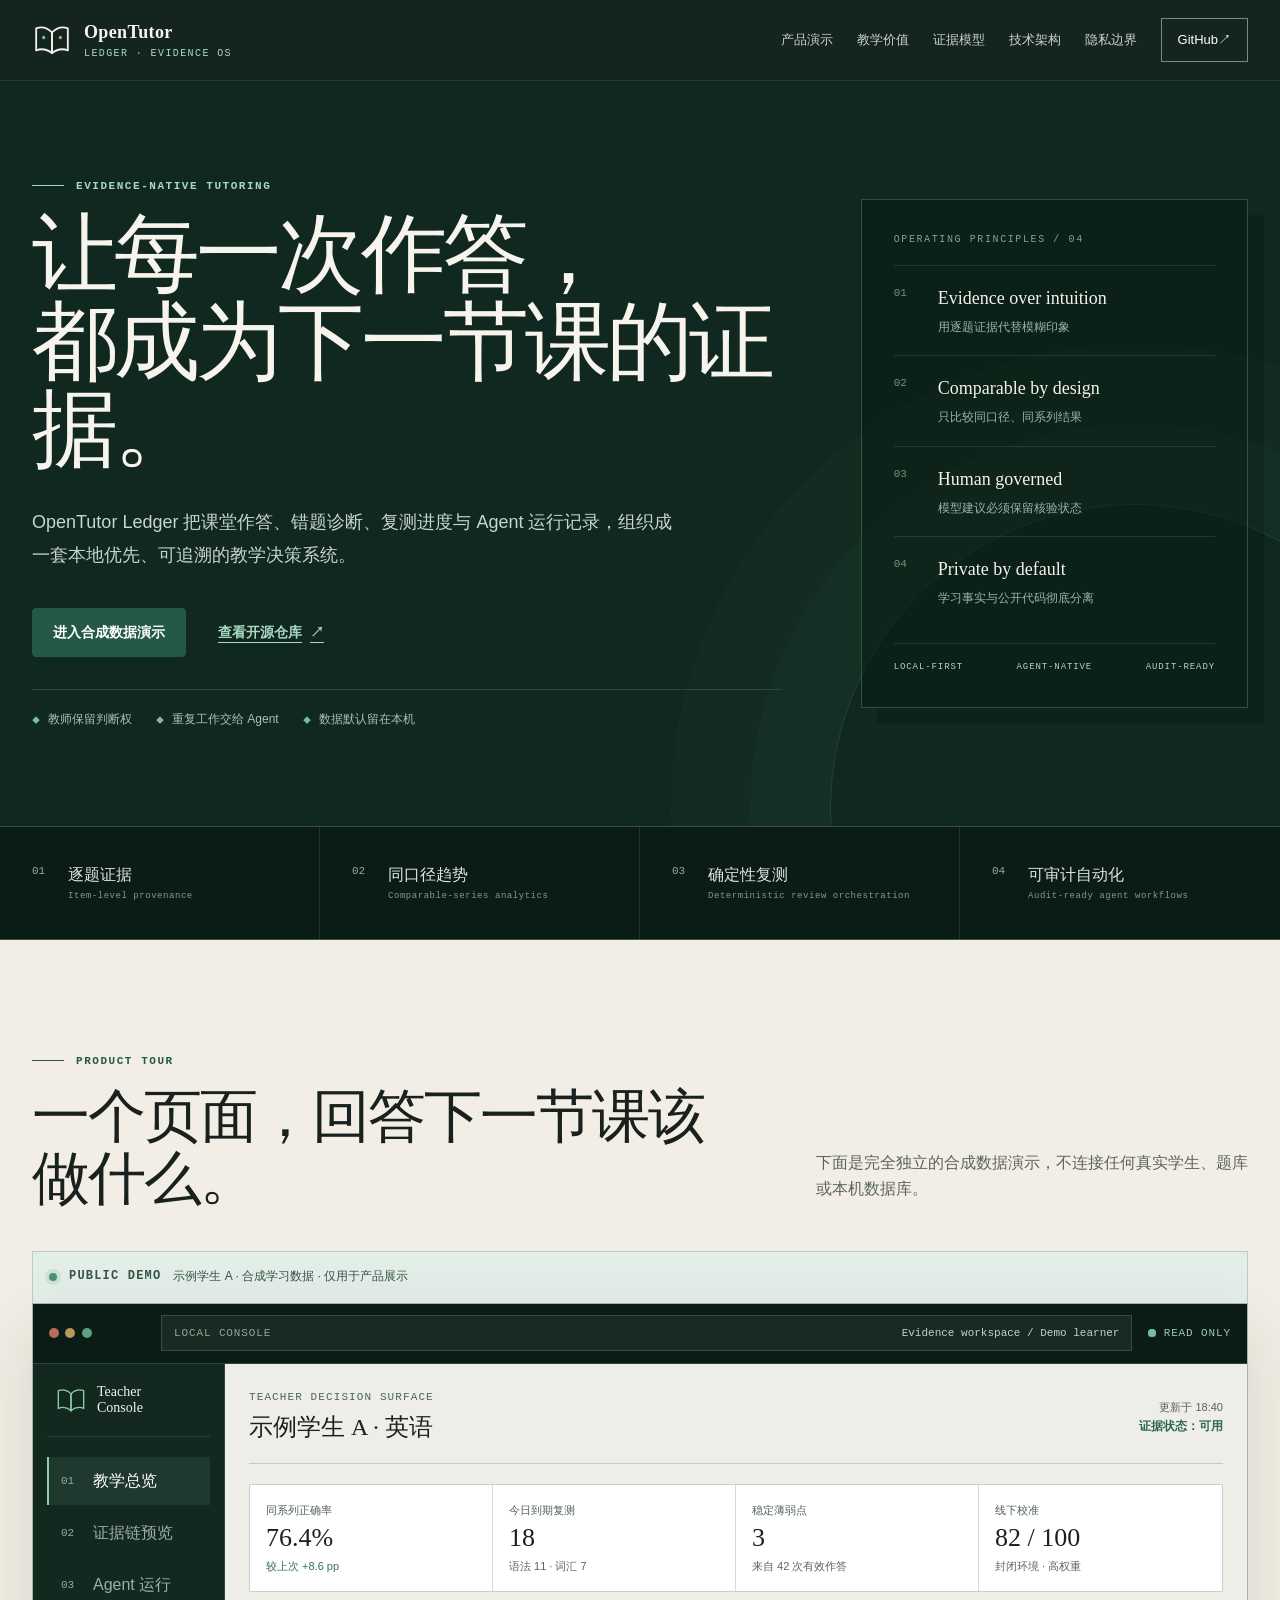
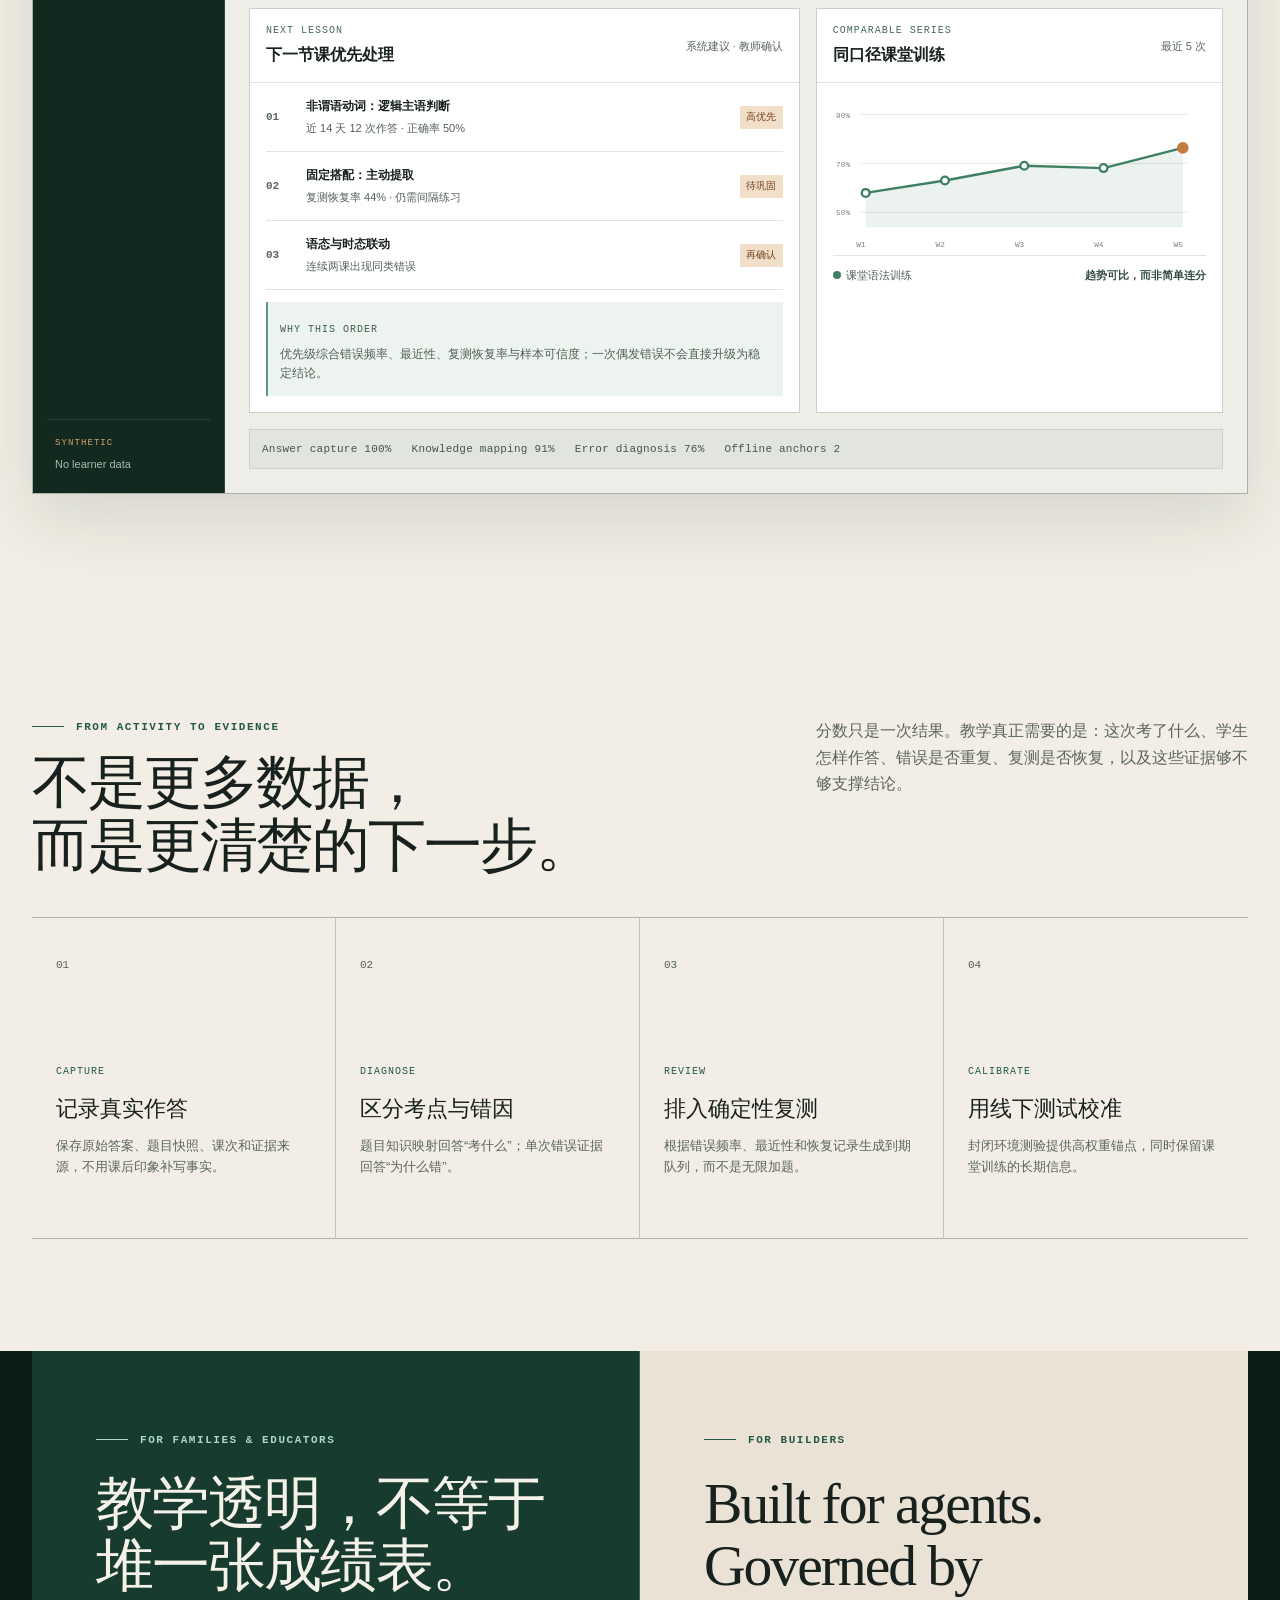
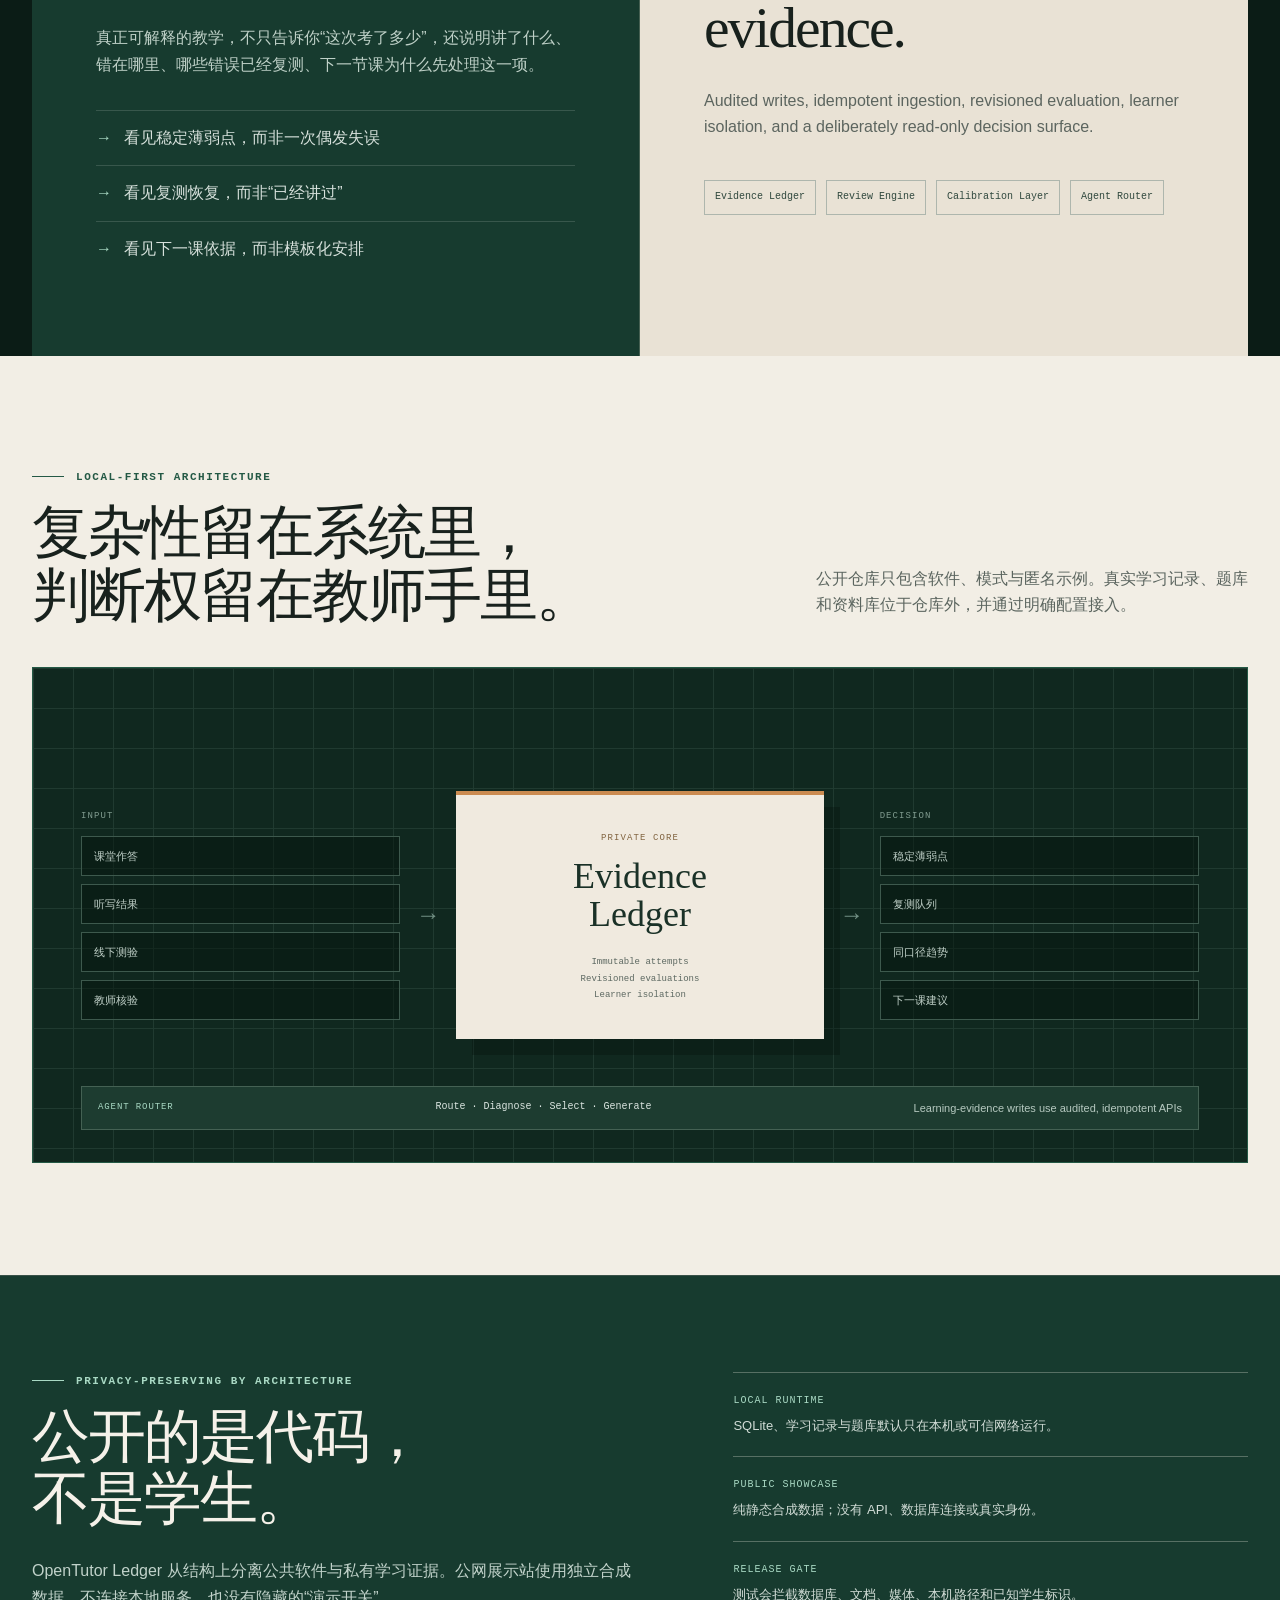
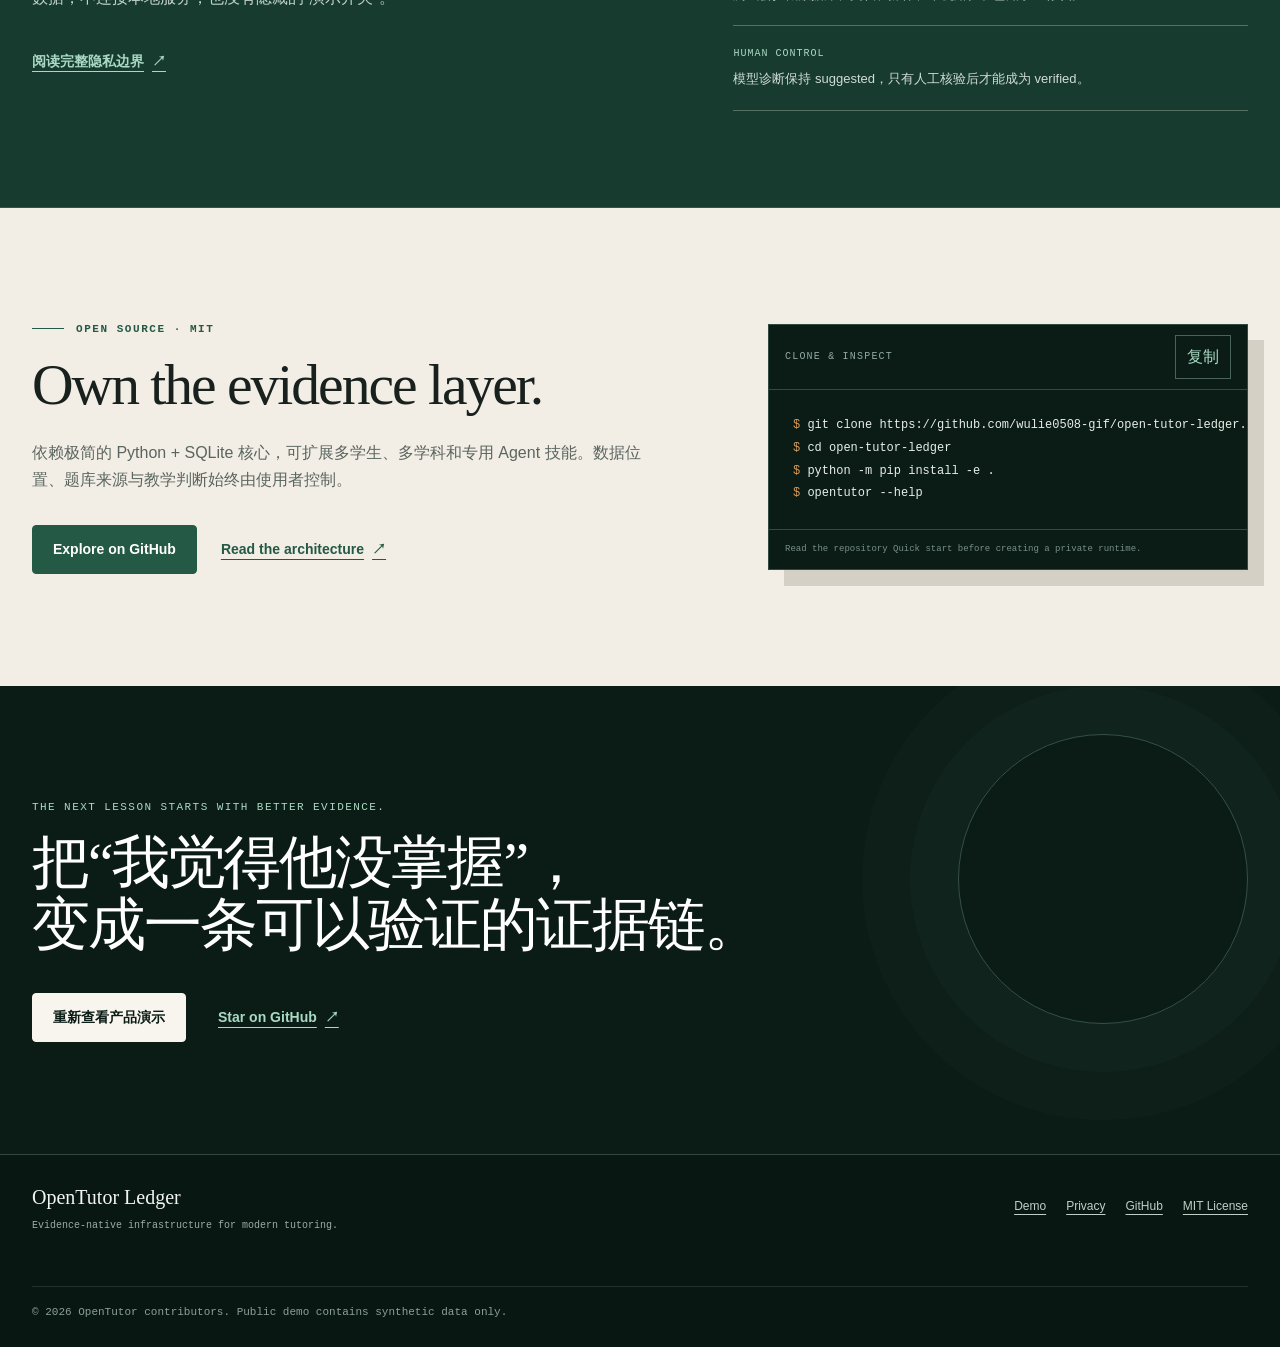
==== site/index.html @ 79588e3c "feat: release OpenTutor Ledger 0.4" ====
<!doctype html>
<html lang="zh-CN">
<head>
  <meta charset="utf-8">
  <meta name="viewport" content="width=device-width, initial-scale=1">
  <meta name="description" content="OpenTutor Ledger 是一套本地优先、证据原生、面向教师与 Agent 的教学决策基础设施。">
  <meta name="theme-color" content="#10281f">
  <meta name="referrer" content="no-referrer">
  <meta name="opentutor-demo-data" content="synthetic">
  <meta http-equiv="Content-Security-Policy" content="default-src 'self'; script-src 'self'; style-src 'self'; img-src 'self' data:; font-src 'self'; connect-src 'none'; object-src 'none'; base-uri 'self'; form-action 'none'; upgrade-insecure-requests">
  <meta property="og:type" content="website">
  <meta property="og:title" content="OpenTutor Ledger — Evidence-native tutoring">
  <meta property="og:description" content="让每一次作答，都成为下一节课的证据。">
  <meta property="og:url" content="https://wulie0508-gif.github.io/open-tutor-ledger/">
  <meta property="og:image" content="https://wulie0508-gif.github.io/open-tutor-ledger/assets/social-card.png">
  <meta property="og:image:width" content="1200">
  <meta property="og:image:height" content="630">
  <meta property="og:image:alt" content="OpenTutor Ledger — 让每一次作答都成为下一节课的证据">
  <meta name="twitter:card" content="summary_large_image">
  <meta name="twitter:title" content="OpenTutor Ledger — Evidence-native tutoring">
  <meta name="twitter:description" content="Every attempt becomes evidence for the next lesson.">
  <meta name="twitter:image" content="https://wulie0508-gif.github.io/open-tutor-ledger/assets/social-card.png">
  <title>OpenTutor Ledger — 让每一次作答成为下一节课的证据</title>
  <link rel="canonical" href="https://wulie0508-gif.github.io/open-tutor-ledger/">
  <link rel="icon" href="assets/mark.svg" type="image/svg+xml">
  <link rel="alternate" href="demo-manifest.json" type="application/json" title="Synthetic demo manifest">
  <link rel="stylesheet" href="styles.css?v=0.4.0">
</head>
<body>
  <a class="skip-link" href="#main-content">跳到主要内容</a>

  <header class="site-header" id="top">
    <div class="nav-shell">
      <a class="brand" href="#top" aria-label="OpenTutor Ledger 首页">
        <svg class="brand-mark" aria-hidden="true" viewBox="0 0 48 48">
          <path d="M5 10c7-2.6 13-1 19 4.8v25C18 35 12 33.8 5 36.4V10Z"/>
          <path d="M43 10c-7-2.6-13-1-19 4.8v25c6-4.8 12-6 19-3.4V10Z"/>
          <circle cx="14" cy="21" r="2"/><circle cx="34" cy="21" r="2"/>
        </svg>
        <span><strong>OpenTutor</strong><small>LEDGER · EVIDENCE OS</small></span>
      </a>

      <button class="menu-toggle" id="menu-toggle" type="button" aria-expanded="false" aria-controls="primary-navigation">
        <span>菜单</span><i aria-hidden="true"></i>
      </button>

      <nav class="primary-navigation" id="primary-navigation" aria-label="主导航">
        <a href="#demo">产品演示</a>
        <a href="#teaching-value">教学价值</a>
        <a href="#evidence">证据模型</a>
        <a href="#architecture">技术架构</a>
        <a href="#privacy">隐私边界</a>
        <a class="nav-github" href="https://github.com/wulie0508-gif/open-tutor-ledger">GitHub <span aria-hidden="true">↗</span></a>
      </nav>
    </div>
  </header>

  <main id="main-content">
    <section class="hero" aria-labelledby="hero-title">
      <div class="hero-grid">
        <div class="hero-copy">
          <p class="eyebrow"><span></span>EVIDENCE-NATIVE TUTORING</p>
          <h1 id="hero-title">让每一次作答，<br>都成为下一节课的证据。</h1>
          <p class="hero-lead">OpenTutor Ledger 把课堂作答、错题诊断、复测进度与 Agent 运行记录，组织成一套本地优先、可追溯的教学决策系统。</p>
          <div class="hero-actions">
            <a class="button button-primary" href="#demo">进入合成数据演示</a>
            <a class="text-link" href="https://github.com/wulie0508-gif/open-tutor-ledger">查看开源仓库 <span aria-hidden="true">↗</span></a>
          </div>
          <ul class="hero-proof" aria-label="核心产品原则">
            <li>教师保留判断权</li>
            <li>重复工作交给 Agent</li>
            <li>数据默认留在本机</li>
          </ul>
        </div>

        <aside class="hero-manifesto" aria-label="产品设计原则">
          <p class="manifesto-label">OPERATING PRINCIPLES / 04</p>
          <ol>
            <li><span>01</span><div><strong>Evidence over intuition</strong><small>用逐题证据代替模糊印象</small></div></li>
            <li><span>02</span><div><strong>Comparable by design</strong><small>只比较同口径、同系列结果</small></div></li>
            <li><span>03</span><div><strong>Human governed</strong><small>模型建议必须保留核验状态</small></div></li>
            <li><span>04</span><div><strong>Private by default</strong><small>学习事实与公开代码彻底分离</small></div></li>
          </ol>
          <div class="manifesto-foot"><span>LOCAL-FIRST</span><span>AGENT-NATIVE</span><span>AUDIT-READY</span></div>
        </aside>
      </div>
    </section>

    <section class="trust-strip" aria-label="可信教学能力">
      <div><span>01</span><strong>逐题证据</strong><small>Item-level provenance</small></div>
      <div><span>02</span><strong>同口径趋势</strong><small>Comparable-series analytics</small></div>
      <div><span>03</span><strong>确定性复测</strong><small>Deterministic review orchestration</small></div>
      <div><span>04</span><strong>可审计自动化</strong><small>Audit-ready agent workflows</small></div>
    </section>

    <section class="demo-section section-shell" id="demo" aria-labelledby="demo-title">
      <div class="section-heading">
        <div>
          <p class="eyebrow"><span></span>PRODUCT TOUR</p>
          <h2 id="demo-title">一个页面，回答下一节课该做什么。</h2>
        </div>
        <p>下面是完全独立的合成数据演示，不连接任何真实学生、题库或本机数据库。</p>
      </div>

      <div class="demo-disclosure" role="note">
        <span class="pulse" aria-hidden="true"></span>
        <strong>PUBLIC DEMO</strong>
        <span>示例学生 A · 合成学习数据 · 仅用于产品展示</span>
      </div>

      <div class="console-frame">
        <div class="console-chrome">
          <div class="window-controls" aria-hidden="true"><span></span><span></span><span></span></div>
          <div class="console-address"><span>LOCAL CONSOLE</span><strong>Evidence workspace / Demo learner</strong></div>
          <div class="console-health"><span></span>READ ONLY</div>
        </div>

        <div class="console-layout">
          <aside class="console-sidebar">
            <div class="console-brand"><svg aria-hidden="true" viewBox="0 0 48 48"><path d="M5 10c7-2.6 13-1 19 4.8v25C18 35 12 33.8 5 36.4V10Z"/><path d="M43 10c-7-2.6-13-1-19 4.8v25c6-4.8 12-6 19-3.4V10Z"/></svg><span>Teacher<br>Console</span></div>
            <div class="demo-tabs" role="tablist" aria-label="合成产品演示视图">
              <button id="tab-overview" type="button" role="tab" aria-selected="true" aria-controls="panel-overview" tabindex="0" data-demo-tab="overview"><span>01</span>教学总览</button>
              <button id="tab-evidence" type="button" role="tab" aria-selected="false" aria-controls="panel-evidence" tabindex="-1" data-demo-tab="evidence"><span>02</span>证据链预览</button>
              <button id="tab-agents" type="button" role="tab" aria-selected="false" aria-controls="panel-agents" tabindex="-1" data-demo-tab="agents"><span>03</span>Agent 运行</button>
            </div>
            <div class="console-sidebar-note"><span>SYNTHETIC</span><small>No learner data</small></div>
          </aside>

          <div class="console-main">
            <header class="console-header">
              <div><p>TEACHER DECISION SURFACE</p><h3>示例学生 A · 英语</h3></div>
              <div class="console-meta"><span>更新于 18:40</span><strong>证据状态：可用</strong></div>
            </header>

            <section class="demo-panel" id="panel-overview" role="tabpanel" aria-labelledby="tab-overview" data-demo-panel="overview">
              <div class="metric-row">
                <article><span>同系列正确率</span><strong>76.4%</strong><small class="positive">较上次 +8.6 pp</small></article>
                <article><span>今日到期复测</span><strong>18</strong><small>语法 11 · 词汇 7</small></article>
                <article><span>稳定薄弱点</span><strong>3</strong><small>来自 42 次有效作答</small></article>
                <article><span>线下校准</span><strong>82 / 100</strong><small>封闭环境 · 高权重</small></article>
              </div>

              <div class="decision-layout">
                <article class="console-card priority-card">
                  <header><div><span>NEXT LESSON</span><h4>下一节课优先处理</h4></div><small>系统建议 · 教师确认</small></header>
                  <ol class="priority-list">
                    <li><b>01</b><div><strong>非谓语动词：逻辑主语判断</strong><span>近 14 天 12 次作答 · 正确率 50%</span></div><em>高优先</em></li>
                    <li><b>02</b><div><strong>固定搭配：主动提取</strong><span>复测恢复率 44% · 仍需间隔练习</span></div><em>待巩固</em></li>
                    <li><b>03</b><div><strong>语态与时态联动</strong><span>连续两课出现同类错误</span></div><em>再确认</em></li>
                  </ol>
                  <div class="decision-rationale"><span>WHY THIS ORDER</span><p>优先级综合错误频率、最近性、复测恢复率与样本可信度；一次偶发错误不会直接升级为稳定结论。</p></div>
                </article>

                <article class="console-card trend-card">
                  <header><div><span>COMPARABLE SERIES</span><h4>同口径课堂训练</h4></div><small>最近 5 次</small></header>
                  <figure>
                    <svg viewBox="0 0 480 205" role="img" aria-labelledby="trend-title trend-desc">
                      <title id="trend-title">五次同口径课堂训练正确率趋势</title>
                      <desc id="trend-desc">正确率依次为百分之五十八、六十三、六十九、六十八和七十六点四。</desc>
                      <g class="grid-lines"><line x1="36" y1="25" x2="456" y2="25"/><line x1="36" y1="88" x2="456" y2="88"/><line x1="36" y1="151" x2="456" y2="151"/></g>
                      <g class="axis-labels"><text x="4" y="29">90%</text><text x="4" y="92">70%</text><text x="4" y="155">50%</text></g>
                      <path class="trend-area" d="M42 126 L144 110 L246 91 L348 94 L450 68 L450 170 L42 170 Z"/>
                      <path class="trend-line" d="M42 126 L144 110 L246 91 L348 94 L450 68"/>
                      <g class="trend-points"><circle cx="42" cy="126" r="5"/><circle cx="144" cy="110" r="5"/><circle cx="246" cy="91" r="5"/><circle cx="348" cy="94" r="5"/><circle cx="450" cy="68" r="6"/></g>
                      <g class="x-labels"><text x="30" y="195">W1</text><text x="132" y="195">W2</text><text x="234" y="195">W3</text><text x="336" y="195">W4</text><text x="438" y="195">W5</text></g>
                    </svg>
                    <figcaption><span><i></i>课堂语法训练</span><strong>趋势可比，而非简单连分</strong></figcaption>
                  </figure>
                </article>
              </div>

              <div class="console-footline"><span>Answer capture 100%</span><span>Knowledge mapping 91%</span><span>Error diagnosis 76%</span><span>Offline anchors 2</span></div>
            </section>

            <section class="demo-panel" id="panel-evidence" role="tabpanel" aria-labelledby="tab-evidence" data-demo-panel="evidence" hidden>
              <div class="roadmap-preview" role="note"><strong>DESIGN PREVIEW</strong><span>路线图预览：当前系统已经分别保存这些证据；此处展示的是计划中的聚合时间线界面，并非 0.4 版现成功能。</span></div>
              <div class="evidence-panel-grid">
                <article class="console-card evidence-timeline">
                  <header><div><span>LONGITUDINAL EVIDENCE · ROADMAP</span><h4>一条薄弱点，完整证据链</h4></div><small>非谓语动词</small></header>
                  <ol>
                    <li><time>08 / 12</time><div><strong>首次错误</strong><p>选择了谓语形式；原始答案已保存。</p></div><span class="tag tentative">待确认</span></li>
                    <li><time>08 / 15</time><div><strong>同类再错</strong><p>在不同语境重复出现逻辑主语判断错误。</p></div><span class="tag observed">已观察</span></li>
                    <li><time>08 / 18</time><div><strong>课堂讲解</strong><p>知识点与示例已关联，未把“讲过”当作“掌握”。</p></div><span class="tag logged">已记录</span></li>
                    <li><time>08 / 22</time><div><strong>间隔复测</strong><p>4 题正确 3 题，恢复率 75%。</p></div><span class="tag improved">恢复中</span></li>
                  </ol>
                </article>
                <article class="console-card evidence-definition">
                  <header><div><span>EVIDENCE CONTRACT</span><h4>系统知道什么，也知道不知道什么</h4></div></header>
                  <dl>
                    <div><dt>题目考什么</dt><dd>知识点映射附带来源、角色、置信度和核验状态。</dd></div>
                    <div><dt>学生答了什么</dt><dd>保留原始答案；未采集时明确标记，不反向猜测。</dd></div>
                    <div><dt>为什么会错</dt><dd>错因属于单次作答证据，模型建议不会自动变成事实。</dd></div>
                    <div><dt>是否真正恢复</dt><dd>只有后续独立复测才能更新恢复状态。</dd></div>
                  </dl>
                  <div class="evidence-signature"><span>PROVENANCE</span><span>REVISIONED</span><span>HUMAN VERIFIED</span></div>
                </article>
              </div>
            </section>

            <section class="demo-panel" id="panel-agents" role="tabpanel" aria-labelledby="tab-agents" data-demo-panel="agents" hidden>
              <article class="console-card agent-workflow-card">
                <header><div><span>AUDIT-READY ORCHESTRATION</span><h4>Agent 做流程，教师做判断</h4></div><small>最近一次备课运行</small></header>
                <div class="agent-flow" aria-label="Agent 工作流程">
                  <div class="flow-node complete"><span>01</span><strong>Route</strong><small>识别为错题复盘</small></div><i aria-hidden="true">→</i>
                  <div class="flow-node complete"><span>02</span><strong>Diagnose</strong><small>读取逐题证据</small></div><i aria-hidden="true">→</i>
                  <div class="flow-node complete"><span>03</span><strong>Select</strong><small>匹配复测题目</small></div><i aria-hidden="true">→</i>
                  <div class="flow-node review"><span>04</span><strong>Review</strong><small>等待教师确认</small></div>
                </div>
                <div class="run-ledger">
                  <div class="run-ledger-head"><span>RUN EVENT</span><span>CAPABILITY</span><span>STATE</span><span>EVIDENCE</span></div>
                  <div><span>08:41:02 · Routed</span><span>diagnosis</span><strong>COMPLETE</strong><span>18 attempts</span></div>
                  <div><span>08:41:05 · Selected</span><span>practice</span><strong>COMPLETE</strong><span>5 source items</span></div>
                  <div><span>08:41:08 · Generated</span><span>courseware</span><strong class="attention">REVIEW</strong><span>1 artifact</span></div>
                </div>
                <p class="agent-boundary">运行台账与学习证据分表保存：Agent “完成任务”永远不会被系统误算成学生“掌握知识”。</p>
              </article>
            </section>
          </div>
        </div>
      </div>
    </section>

    <section class="evidence-story section-shell" id="evidence" aria-labelledby="evidence-title">
      <div class="section-heading editorial-heading">
        <div><p class="eyebrow"><span></span>FROM ACTIVITY TO EVIDENCE</p><h2 id="evidence-title">不是更多数据，<br>而是更清楚的下一步。</h2></div>
        <p>分数只是一次结果。教学真正需要的是：这次考了什么、学生怎样作答、错误是否重复、复测是否恢复，以及这些证据够不够支撑结论。</p>
      </div>
      <ol class="evidence-flow">
        <li><span>01</span><div><small>CAPTURE</small><h3>记录真实作答</h3><p>保存原始答案、题目快照、课次和证据来源，不用课后印象补写事实。</p></div></li>
        <li><span>02</span><div><small>DIAGNOSE</small><h3>区分考点与错因</h3><p>题目知识映射回答“考什么”；单次错误证据回答“为什么错”。</p></div></li>
        <li><span>03</span><div><small>REVIEW</small><h3>排入确定性复测</h3><p>根据错误频率、最近性和恢复记录生成到期队列，而不是无限加题。</p></div></li>
        <li><span>04</span><div><small>CALIBRATE</small><h3>用线下测试校准</h3><p>封闭环境测验提供高权重锚点，同时保留课堂训练的长期信息。</p></div></li>
      </ol>
    </section>

    <section class="audience-section" id="teaching-value">
      <div class="section-shell audience-grid">
        <article class="audience-panel educator-panel">
          <p class="eyebrow light"><span></span>FOR FAMILIES & EDUCATORS</p>
          <h2>教学透明，不等于堆一张成绩表。</h2>
          <p>真正可解释的教学，不只告诉你“这次考了多少”，还说明讲了什么、错在哪里、哪些错误已经复测、下一节课为什么先处理这一项。</p>
          <ul><li>看见稳定薄弱点，而非一次偶发失误</li><li>看见复测恢复，而非“已经讲过”</li><li>看见下一课依据，而非模板化安排</li></ul>
        </article>
        <article class="audience-panel builder-panel">
          <p class="eyebrow"><span></span>FOR BUILDERS</p>
          <h2>Built for agents.<br>Governed by evidence.</h2>
          <p>Audited writes, idempotent ingestion, revisioned evaluation, learner isolation, and a deliberately read-only decision surface.</p>
          <div class="builder-terms"><span>Evidence Ledger</span><span>Review Engine</span><span>Calibration Layer</span><span>Agent Router</span></div>
        </article>
      </div>
    </section>

    <section class="architecture-section section-shell" id="architecture" aria-labelledby="architecture-title">
      <div class="section-heading">
        <div><p class="eyebrow"><span></span>LOCAL-FIRST ARCHITECTURE</p><h2 id="architecture-title">复杂性留在系统里，<br>判断权留在教师手里。</h2></div>
        <p>公开仓库只包含软件、模式与匿名示例。真实学习记录、题库和资料库位于仓库外，并通过明确配置接入。</p>
      </div>
      <div class="architecture-map" aria-label="OpenTutor Ledger 架构">
        <div class="architecture-column input-column"><small>INPUT</small><div><span>课堂作答</span><span>听写结果</span><span>线下测验</span><span>教师核验</span></div></div>
        <div class="architecture-arrow" aria-hidden="true">→</div>
        <div class="architecture-core"><small>PRIVATE CORE</small><strong>Evidence<br>Ledger</strong><p>Immutable attempts<br>Revisioned evaluations<br>Learner isolation</p></div>
        <div class="architecture-arrow" aria-hidden="true">→</div>
        <div class="architecture-column output-column"><small>DECISION</small><div><span>稳定薄弱点</span><span>复测队列</span><span>同口径趋势</span><span>下一课建议</span></div></div>
        <div class="agent-orbit"><span>AGENT ROUTER</span><p>Route · Diagnose · Select · Generate</p><small>Learning-evidence writes use audited, idempotent APIs</small></div>
      </div>
    </section>

    <section class="privacy-section" id="privacy" aria-labelledby="privacy-title">
      <div class="section-shell privacy-grid">
        <div class="privacy-copy">
          <p class="eyebrow light"><span></span>PRIVACY-PRESERVING BY ARCHITECTURE</p>
          <h2 id="privacy-title">公开的是代码，<br>不是学生。</h2>
          <p>OpenTutor Ledger 从结构上分离公共软件与私有学习证据。公网展示站使用独立合成数据，不连接本地服务，也没有隐藏的“演示开关”。</p>
          <a class="text-link light-link" href="https://github.com/wulie0508-gif/open-tutor-ledger/blob/main/docs/PRIVACY_BOUNDARY.md">阅读完整隐私边界 <span aria-hidden="true">↗</span></a>
        </div>
        <dl class="privacy-contract">
          <div><dt>LOCAL RUNTIME</dt><dd>SQLite、学习记录与题库默认只在本机或可信网络运行。</dd></div>
          <div><dt>PUBLIC SHOWCASE</dt><dd>纯静态合成数据；没有 API、数据库连接或真实身份。</dd></div>
          <div><dt>RELEASE GATE</dt><dd>测试会拦截数据库、文档、媒体、本机路径和已知学生标识。</dd></div>
          <div><dt>HUMAN CONTROL</dt><dd>模型诊断保持 suggested，只有人工核验后才能成为 verified。</dd></div>
        </dl>
      </div>
    </section>

    <section class="open-source-section section-shell" id="open-source" aria-labelledby="open-source-title">
      <div class="open-source-grid">
        <div>
          <p class="eyebrow"><span></span>OPEN SOURCE · MIT</p>
          <h2 id="open-source-title">Own the evidence layer.</h2>
          <p>依赖极简的 Python + SQLite 核心，可扩展多学生、多学科和专用 Agent 技能。数据位置、题库来源与教学判断始终由使用者控制。</p>
          <div class="repo-actions"><a class="button button-primary" href="https://github.com/wulie0508-gif/open-tutor-ledger">Explore on GitHub</a><a class="text-link" href="https://github.com/wulie0508-gif/open-tutor-ledger/blob/main/ARCHITECTURE.md">Read the architecture <span aria-hidden="true">↗</span></a></div>
        </div>
        <div class="install-block">
          <div class="install-head"><span>CLONE & INSPECT</span><button id="copy-command" type="button" data-copy="git clone https://github.com/wulie0508-gif/open-tutor-ledger.git&#10;cd open-tutor-ledger&#10;python -m pip install -e .&#10;opentutor --help">复制</button></div>
          <pre><code><span>$</span> git clone https://github.com/wulie0508-gif/open-tutor-ledger.git
<span>$</span> cd open-tutor-ledger
<span>$</span> python -m pip install -e .
<span>$</span> opentutor --help</code></pre>
          <p>Read the repository Quick start before creating a private runtime.</p>
        </div>
      </div>
    </section>

    <section class="final-cta">
      <div class="section-shell">
        <p>THE NEXT LESSON STARTS WITH BETTER EVIDENCE.</p>
        <h2>把“我觉得他没掌握”，<br>变成一条可以验证的证据链。</h2>
        <div><a class="button button-light" href="#demo">重新查看产品演示</a><a class="text-link light-link" href="https://github.com/wulie0508-gif/open-tutor-ledger">Star on GitHub <span aria-hidden="true">↗</span></a></div>
      </div>
    </section>
  </main>

  <footer class="site-footer">
    <div class="section-shell footer-grid">
      <div class="footer-brand"><strong>OpenTutor Ledger</strong><span>Evidence-native infrastructure for modern tutoring.</span></div>
      <div class="footer-links"><a href="#demo">Demo</a><a href="#privacy">Privacy</a><a href="https://github.com/wulie0508-gif/open-tutor-ledger">GitHub</a><a href="https://github.com/wulie0508-gif/open-tutor-ledger/blob/main/LICENSE">MIT License</a></div>
      <p>© <span id="current-year">2026</span> OpenTutor contributors. Public demo contains synthetic data only.</p>
    </div>
  </footer>

  <div class="sr-only" id="site-status" role="status" aria-live="polite"></div>
  <script src="app.js?v=0.4.0" defer></script>
</body>
</html>
---- site/styles.css ----
:root {
  color-scheme: light;
  --forest-950: #0b1c16;
  --forest-900: #10281f;
  --forest-800: #173b2f;
  --forest-700: #245945;
  --mint-500: #78bea0;
  --mint-300: #a9d9c4;
  --paper: #f2eee5;
  --paper-soft: #f8f5ee;
  --surface: #fffdf8;
  --ink: #18211d;
  --ink-muted: #5b655f;
  --line: #d8d4c9;
  --line-dark: #395148;
  --amber: #b86f32;
  --amber-soft: #f1dfca;
  --blue: #466d7a;
  --red: #a44a3e;
  --shadow: 0 1.5rem 4rem rgba(12, 31, 24, .12);
  --serif: Georgia, "Times New Roman", "Songti SC", "SimSun", serif;
  --sans: "Segoe UI", "Microsoft YaHei UI", "Microsoft YaHei", sans-serif;
  --mono: "Cascadia Code", Consolas, "SFMono-Regular", monospace;
  --content: 76rem;
  --radius-sm: .25rem;
  --radius-md: .5rem;
}

* { box-sizing: border-box; }
html { scroll-behavior: smooth; scroll-padding-top: 5.5rem; }
body {
  margin: 0;
  color: var(--ink);
  background: var(--paper);
  font-family: var(--sans);
  font-size: 1rem;
  line-height: 1.65;
  text-rendering: optimizeLegibility;
}
body::before {
  position: fixed;
  inset: 0;
  z-index: -1;
  pointer-events: none;
  content: "";
  opacity: .22;
  background-image: linear-gradient(rgba(16, 40, 31, .025) 1px, transparent 1px), linear-gradient(90deg, rgba(16, 40, 31, .025) 1px, transparent 1px);
  background-size: 2rem 2rem;
}
a { color: inherit; }
button, input, select, textarea { font: inherit; }
button, a { -webkit-tap-highlight-color: transparent; }
button { color: inherit; }
svg { display: block; max-width: 100%; }
[hidden] { display: none !important; }

.sr-only {
  position: absolute !important;
  width: 1px !important;
  height: 1px !important;
  padding: 0 !important;
  margin: -1px !important;
  overflow: hidden !important;
  clip: rect(0, 0, 0, 0) !important;
  white-space: nowrap !important;
  border: 0 !important;
}
.skip-link {
  position: fixed;
  top: -5rem;
  left: 1rem;
  z-index: 100;
  min-height: 2.75rem;
  display: inline-flex;
  align-items: center;
  padding: .5rem 1rem;
  color: #fff;
  background: var(--forest-950);
  text-decoration: none;
}
.skip-link:focus { top: 1rem; }
:focus-visible { outline: .2rem solid #c47a3b; outline-offset: .2rem; }

.section-shell, .nav-shell, .hero-grid {
  width: min(calc(100% - 3rem), var(--content));
  margin-inline: auto;
}

.site-header {
  position: sticky;
  top: 0;
  z-index: 50;
  color: #f8f5ee;
  background: rgba(11, 28, 22, .96);
  border-bottom: 1px solid rgba(255, 255, 255, .1);
  backdrop-filter: blur(.75rem);
}
.nav-shell { min-height: 5rem; display: flex; align-items: center; justify-content: space-between; gap: 2rem; }
.brand { min-height: 2.75rem; display: inline-flex; align-items: center; gap: .75rem; color: inherit; text-decoration: none; }
.brand-mark { width: 2.5rem; height: 2.5rem; overflow: visible; }
.brand-mark path { fill: none; stroke: #f4f0e8; stroke-width: 2.2; stroke-linejoin: round; }
.brand-mark circle:first-of-type { fill: var(--mint-500); }
.brand-mark circle:last-of-type { fill: #d69a58; }
.brand strong, .brand small { display: block; }
.brand strong { font-family: var(--serif); font-size: 1.125rem; font-weight: 600; letter-spacing: .02em; }
.brand small { margin-top: -.125rem; color: var(--mint-300); font-family: var(--mono); font-size: .625rem; letter-spacing: .14em; }
.primary-navigation { display: flex; align-items: center; gap: 1.5rem; }
.primary-navigation a { min-height: 2.75rem; display: inline-flex; align-items: center; color: #c8d2cd; font-size: .8125rem; text-decoration: none; }
.primary-navigation a:hover { color: #fff; }
.primary-navigation .nav-github { padding-inline: 1rem; color: #fff; border: 1px solid #6f8e81; }
.primary-navigation .nav-github:hover { color: var(--forest-950); background: var(--mint-300); border-color: var(--mint-300); }
.menu-toggle { display: none; min-width: 3.25rem; min-height: 2.75rem; padding: .5rem; color: #fff; background: transparent; border: 1px solid #526b61; cursor: pointer; }
.menu-toggle i, .menu-toggle i::before, .menu-toggle i::after { display: block; width: 1.125rem; height: 1px; background: currentColor; content: ""; transition: transform .2s ease; }
.menu-toggle i { position: relative; margin-left: .5rem; }
.menu-toggle i::before { position: absolute; top: -.35rem; }
.menu-toggle i::after { position: absolute; top: .35rem; }
.menu-toggle[aria-expanded="true"] i { background: transparent; }
.menu-toggle[aria-expanded="true"] i::before { top: 0; transform: rotate(45deg); }
.menu-toggle[aria-expanded="true"] i::after { top: 0; transform: rotate(-45deg); }

.hero {
  position: relative;
  overflow: hidden;
  color: #f7f4ed;
  background: var(--forest-900);
  border-bottom: 1px solid var(--line-dark);
}
.hero::after {
  position: absolute;
  right: -10rem;
  bottom: -18rem;
  width: 38rem;
  height: 38rem;
  border: 1px solid rgba(130, 199, 170, .16);
  border-radius: 50%;
  box-shadow: 0 0 0 5rem rgba(130, 199, 170, .025), 0 0 0 10rem rgba(130, 199, 170, .02);
  content: "";
}
.hero-grid { position: relative; z-index: 1; min-height: 45rem; display: grid; grid-template-columns: minmax(0, 1.45fr) minmax(20rem, .75fr); gap: 5rem; align-items: center; padding-block: 6rem; }
.eyebrow { margin: 0 0 1rem; color: var(--forest-700); font-family: var(--mono); font-size: .6875rem; font-weight: 700; letter-spacing: .14em; }
.eyebrow span { display: inline-block; width: 2rem; height: 1px; margin: 0 .75rem .2rem 0; background: currentColor; }
.hero .eyebrow, .eyebrow.light { color: var(--mint-300); }
.hero h1 { max-width: 53rem; margin: 0; font-family: var(--serif); font-size: clamp(3.25rem, 6.7vw, 6.5rem); font-weight: 400; line-height: 1.02; letter-spacing: -.045em; }
.hero-lead { max-width: 41rem; margin: 2rem 0 0; color: #c8d4ce; font-size: 1.125rem; line-height: 1.85; }
.hero-actions { display: flex; align-items: center; gap: 2rem; margin-top: 2.25rem; }
.button { min-height: 3rem; display: inline-flex; align-items: center; justify-content: center; padding: .75rem 1.25rem; border: 1px solid transparent; border-radius: var(--radius-sm); font-size: .875rem; font-weight: 650; text-decoration: none; cursor: pointer; }
.button-primary { color: #fff; background: var(--forest-700); border-color: var(--forest-700); }
.button-primary:hover { background: var(--forest-800); border-color: var(--mint-500); }
.button-light { color: var(--forest-950); background: var(--paper-soft); border-color: var(--paper-soft); }
.button-light:hover { background: #fff; }
.text-link { min-height: 2.75rem; display: inline-flex; align-items: center; gap: .5rem; color: var(--forest-700); font-size: .875rem; font-weight: 650; text-underline-offset: .3rem; }
.hero .text-link, .light-link { color: var(--mint-300); }
.text-link span { transition: transform .2s ease; }
.text-link:hover span { transform: translate(.15rem, -.15rem); }
.hero-proof { display: flex; flex-wrap: wrap; gap: .75rem 1.5rem; margin: 2rem 0 0; padding: 1.25rem 0 0; color: #aebeb7; border-top: 1px solid rgba(255,255,255,.12); list-style: none; font-size: .75rem; }
.hero-proof li::before { margin-right: .5rem; color: var(--mint-500); content: "◆"; font-size: .5rem; }
.hero-manifesto { padding: 2rem; background: rgba(7, 24, 18, .48); border: 1px solid rgba(169, 217, 196, .25); box-shadow: 1rem 1rem 0 rgba(4, 16, 12, .22); }
.manifesto-label { margin: 0; color: #7ea491; font-family: var(--mono); font-size: .625rem; letter-spacing: .16em; }
.hero-manifesto ol { margin: 1rem 0; padding: 0; list-style: none; }
.hero-manifesto li { display: grid; grid-template-columns: 2rem 1fr; gap: .75rem; padding: 1.125rem 0; border-top: 1px solid rgba(255,255,255,.1); }
.hero-manifesto li > span { color: #709281; font-family: var(--mono); font-size: .6875rem; }
.hero-manifesto strong, .hero-manifesto small { display: block; }
.hero-manifesto strong { color: #f4f1e9; font-family: var(--serif); font-size: 1.125rem; font-weight: 500; }
.hero-manifesto small { margin-top: .25rem; color: #9fb1a9; font-size: .75rem; }
.manifesto-foot { display: flex; justify-content: space-between; gap: .5rem; padding-top: 1rem; color: var(--mint-300); border-top: 1px solid rgba(255,255,255,.1); font-family: var(--mono); font-size: .5625rem; letter-spacing: .1em; }

.trust-strip { display: grid; grid-template-columns: repeat(4, 1fr); color: #dce6e1; background: var(--forest-950); border-bottom: 1px solid var(--line-dark); }
.trust-strip > div { min-height: 7rem; display: grid; grid-template-columns: 1.5rem 1fr; align-content: center; gap: 0 .75rem; padding: 1.5rem 2rem; border-right: 1px solid rgba(255,255,255,.09); }
.trust-strip > div:last-child { border-right: 0; }
.trust-strip span { grid-row: 1 / span 2; color: #91aa9e; font-family: var(--mono); font-size: .6875rem; }
.trust-strip strong { font-family: var(--serif); font-size: 1rem; font-weight: 500; }
.trust-strip small { color: #82988d; font-family: var(--mono); font-size: .5625rem; letter-spacing: .06em; }

.demo-section, .evidence-story, .architecture-section, .open-source-section { padding-block: 7rem; }
.section-heading { display: grid; grid-template-columns: minmax(0, 1.25fr) minmax(18rem, .75fr); gap: 4rem; align-items: end; margin-bottom: 2.5rem; }
.section-heading h2, .audience-panel h2, .privacy-copy h2, .open-source-grid h2, .final-cta h2 { margin: 0; font-family: var(--serif); font-size: clamp(2.25rem, 4.5vw, 4rem); font-weight: 400; line-height: 1.08; letter-spacing: -.035em; }
.section-heading > p { max-width: 31rem; margin: 0 0 .5rem auto; color: var(--ink-muted); }
.demo-disclosure { min-height: 3.25rem; display: flex; align-items: center; gap: .75rem; padding: .75rem 1rem; color: #345346; background: #e4eee8; border: 1px solid #b9cfc3; border-bottom: 0; font-size: .75rem; }
.demo-disclosure strong { font-family: var(--mono); letter-spacing: .1em; }
.pulse { width: .5rem; height: .5rem; border-radius: 50%; background: #4a9273; box-shadow: 0 0 0 .25rem rgba(74,146,115,.15); }

.console-frame { overflow: hidden; background: #e7e6df; border: 1px solid #a9afa9; box-shadow: var(--shadow); }
.console-chrome { min-height: 3.75rem; display: grid; grid-template-columns: 6rem 1fr auto; align-items: center; gap: 1rem; padding: .625rem 1rem; color: #dfe7e3; background: var(--forest-950); border-bottom: 1px solid #2c443a; }
.window-controls { display: flex; gap: .4rem; }
.window-controls span { width: .625rem; height: .625rem; border-radius: 50%; background: #6c7c75; }
.window-controls span:first-child { background: #b96e58; }
.window-controls span:nth-child(2) { background: #b99757; }
.window-controls span:last-child { background: #5d9f80; }
.console-address { min-height: 2.25rem; display: flex; align-items: center; justify-content: space-between; gap: 1rem; padding: .25rem .75rem; background: #172b23; border: 1px solid #344c42; }
.console-address span, .console-health { color: #91a89d; font-family: var(--mono); font-size: .6875rem; letter-spacing: .08em; }
.console-address strong { overflow: hidden; color: #c3d0ca; font-family: var(--mono); font-size: .6875rem; font-weight: 400; white-space: nowrap; text-overflow: ellipsis; }
.console-health { display: flex; align-items: center; gap: .5rem; color: #9dc8b5; }
.console-health span { width: .45rem; height: .45rem; border-radius: 50%; background: #76bd9d; }
.console-layout { min-height: 42rem; display: grid; grid-template-columns: 12rem minmax(0, 1fr); }
.console-sidebar { display: flex; flex-direction: column; padding: 1.25rem .875rem; color: #c9d4ce; background: #13281f; border-right: 1px solid #2d463b; }
.console-brand { display: flex; align-items: center; gap: .625rem; padding: 0 .5rem 1.25rem; color: #f1f4f2; border-bottom: 1px solid rgba(255,255,255,.1); font-family: var(--serif); font-size: .875rem; line-height: 1.15; }
.console-brand svg { width: 2rem; }
.console-brand path { fill: none; stroke: #8dceb1; stroke-width: 2; }
.demo-tabs { display: grid; gap: .25rem; margin-top: 1.25rem; }
.demo-tabs button { min-height: 3rem; display: grid; grid-template-columns: 1.5rem 1fr; align-items: center; gap: .5rem; padding: .625rem .75rem; color: #9dafA6; background: transparent; border: 0; border-left: 2px solid transparent; text-align: left; cursor: pointer; }
.demo-tabs button:hover { color: #fff; background: rgba(255,255,255,.05); }
.demo-tabs button[aria-selected="true"] { color: #fff; background: rgba(141,206,177,.1); border-left-color: #8dceb1; }
.demo-tabs button span { color: #91a99e; font-family: var(--mono); font-size: .6875rem; }
.console-sidebar-note { margin-top: auto; padding: 1rem .5rem 0; border-top: 1px solid rgba(255,255,255,.1); }
.console-sidebar-note span, .console-sidebar-note small { display: block; }
.console-sidebar-note span { color: #d6a36c; font-family: var(--mono); font-size: .5625rem; letter-spacing: .12em; }
.console-sidebar-note small { margin-top: .25rem; color: #a8bbb2; font-size: .6875rem; }
.console-main { min-width: 0; padding: 1.5rem; background: #eeede7; }
.console-header { min-height: 4.25rem; display: flex; align-items: center; justify-content: space-between; gap: 2rem; margin-bottom: 1.25rem; padding-bottom: 1rem; border-bottom: 1px solid #c7cac4; }
.console-header p { margin: 0; color: #49675a; font-family: var(--mono); font-size: .6875rem; letter-spacing: .1em; }
.console-header h3 { margin: .125rem 0 0; font-family: var(--serif); font-size: 1.5rem; font-weight: 500; }
.console-meta { text-align: right; }
.console-meta span, .console-meta strong { display: block; }
.console-meta span { color: #56645d; font-size: .6875rem; }
.console-meta strong { color: #2d694e; font-size: .75rem; }
.metric-row { display: grid; grid-template-columns: repeat(4, 1fr); background: #fff; border: 1px solid #cdd0ca; }
.metric-row article { min-width: 0; padding: 1rem; border-right: 1px solid #d9dcd6; }
.metric-row article:last-child { border-right: 0; }
.metric-row span, .metric-row strong, .metric-row small { display: block; }
.metric-row span { color: #52615a; font-size: .6875rem; }
.metric-row strong { margin: .25rem 0; font-family: var(--serif); font-size: 1.625rem; font-weight: 500; line-height: 1.15; }
.metric-row small { overflow: hidden; color: #59665f; font-size: .6875rem; white-space: nowrap; text-overflow: ellipsis; }
.metric-row .positive { color: #347356; }
.decision-layout { display: grid; grid-template-columns: minmax(0, 1.15fr) minmax(20rem, .85fr); gap: 1rem; margin-top: 1rem; }
.console-card { min-width: 0; background: #fff; border: 1px solid #cdd0ca; }
.console-card > header { min-height: 4.25rem; display: flex; align-items: center; justify-content: space-between; gap: 1rem; padding: .875rem 1rem; border-bottom: 1px solid #dfe1dc; }
.console-card > header span { display: block; color: #47675a; font-family: var(--mono); font-size: .625rem; letter-spacing: .1em; }
.console-card > header h4 { margin: .125rem 0 0; font-family: var(--serif); font-size: 1rem; font-weight: 600; }
.console-card > header small { color: #59645f; font-size: .6875rem; white-space: nowrap; }
.priority-list { margin: 0; padding: 0 1rem; list-style: none; }
.priority-list li { display: grid; grid-template-columns: 1.75rem minmax(0, 1fr) auto; gap: .75rem; align-items: center; padding: .875rem 0; border-bottom: 1px solid #e3e4df; }
.priority-list b { color: #59665f; font-family: var(--mono); font-size: .6875rem; }
.priority-list strong, .priority-list span { display: block; }
.priority-list strong { font-size: .75rem; }
.priority-list span { margin-top: .125rem; color: #53615a; font-size: .6875rem; }
.priority-list em { padding: .2rem .4rem; color: #74401f; background: var(--amber-soft); font-size: .625rem; font-style: normal; white-space: nowrap; }
.decision-rationale { margin: .75rem 1rem 1rem; padding: .75rem; background: #edf4f0; border-left: 2px solid #5d977c; }
.decision-rationale span { color: #3e5e50; font-family: var(--mono); font-size: .625rem; letter-spacing: .1em; }
.decision-rationale p { margin: .25rem 0 0; color: #4e5f56; font-size: .75rem; }
.trend-card figure { margin: 0; padding: .75rem 1rem 1rem; }
.trend-card svg { width: 100%; }
.grid-lines line { stroke: #dfe2dd; stroke-width: 1; }
.axis-labels text, .x-labels text { fill: #79837e; font-family: var(--mono); font-size: 10px; }
.trend-area { fill: rgba(67, 130, 99, .1); }
.trend-line { fill: none; stroke: #3f8062; stroke-width: 3; stroke-linecap: round; stroke-linejoin: round; }
.trend-points circle { fill: #fff; stroke: #3f8062; stroke-width: 3; }
.trend-points circle:last-child { fill: #c37b3f; stroke: #c37b3f; }
.trend-card figcaption { display: flex; justify-content: space-between; gap: 1rem; padding-top: .625rem; color: #4f5f57; border-top: 1px solid #e1e3de; font-size: .6875rem; }
.trend-card figcaption i { display: inline-block; width: .5rem; height: .5rem; margin-right: .35rem; border-radius: 50%; background: #3f8062; }
.trend-card figcaption strong { color: #344d42; font-weight: 600; }
.console-footline { display: flex; flex-wrap: wrap; gap: .5rem 1.25rem; margin-top: 1rem; padding: .625rem .75rem; color: #44564d; background: #e2e4de; border: 1px solid #ced1cb; font-family: var(--mono); font-size: .6875rem; letter-spacing: .02em; }

.roadmap-preview { display: flex; align-items: center; gap: .75rem; margin-bottom: 1rem; padding: .75rem 1rem; color: #5c462d; background: #f2e4d3; border: 1px solid #d9b88d; }
.roadmap-preview strong { flex: 0 0 auto; font-family: var(--mono); font-size: .6875rem; letter-spacing: .08em; }
.roadmap-preview span { font-size: .75rem; }

.evidence-panel-grid { display: grid; grid-template-columns: minmax(0, 1.1fr) minmax(18rem, .9fr); gap: 1rem; }
.evidence-timeline ol { margin: 0; padding: .25rem 1rem 1rem; list-style: none; }
.evidence-timeline li { position: relative; display: grid; grid-template-columns: 3.25rem minmax(0, 1fr) auto; gap: .75rem; padding: 1rem 0; border-bottom: 1px solid #e2e4df; }
.evidence-timeline time { color: #4d5f55; font-family: var(--mono); font-size: .6875rem; }
.evidence-timeline strong, .evidence-timeline p { display: block; margin: 0; }
.evidence-timeline strong { font-size: .75rem; }
.evidence-timeline p { margin-top: .25rem; color: #53615a; font-size: .75rem; }
.tag { align-self: start; padding: .2rem .4rem; font-size: .625rem; white-space: nowrap; }
.tag.tentative { color: #77572e; background: #f0e5d4; }
.tag.observed { color: #456472; background: #e1ecf0; }
.tag.logged { color: #53635b; background: #e8ebe8; }
.tag.improved { color: #2d694e; background: #dfefe7; }
.evidence-definition dl { margin: 0; padding: .5rem 1rem 1rem; }
.evidence-definition dl div { padding: .75rem 0; border-bottom: 1px solid #e2e4df; }
.evidence-definition dt { color: #294d3e; font-size: .6875rem; font-weight: 700; }
.evidence-definition dd { margin: .25rem 0 0; color: #4f5f57; font-size: .75rem; }
.evidence-signature { display: flex; flex-wrap: wrap; gap: .5rem; padding: 0 1rem 1rem; color: #3c5f50; font-family: var(--mono); font-size: .625rem; }
.evidence-signature span { padding: .25rem .4rem; border: 1px solid #bfd1c8; }
.agent-workflow-card { min-height: 31rem; }
.agent-flow { display: grid; grid-template-columns: repeat(7, auto); align-items: center; justify-content: center; gap: .75rem; padding: 2rem 1rem; background: #f7f7f3; border-bottom: 1px solid #dde0da; }
.agent-flow > i { color: #8b958f; font-style: normal; }
.flow-node { min-width: 7rem; padding: .875rem; background: #fff; border: 1px solid #cdd2cc; }
.flow-node span, .flow-node strong, .flow-node small { display: block; }
.flow-node span { color: #4f6158; font-family: var(--mono); font-size: .625rem; }
.flow-node strong { margin-top: .25rem; color: #29483a; font-family: var(--serif); font-size: .875rem; }
.flow-node small { margin-top: .25rem; color: #536159; font-size: .6875rem; }
.flow-node.complete { border-top: 2px solid #4c9271; }
.flow-node.review { border-top: 2px solid #bd783d; }
.run-ledger { margin: 1rem; border: 1px solid #d6d9d3; }
.run-ledger > div { display: grid; grid-template-columns: 1.25fr 1fr .75fr 1fr; gap: .75rem; padding: .625rem .75rem; border-bottom: 1px solid #e2e4df; font-family: var(--mono); font-size: .6875rem; }
.run-ledger > div:last-child { border-bottom: 0; }
.run-ledger .run-ledger-head { color: #46594f; background: #f1f2ee; font-size: .625rem; letter-spacing: .06em; }
.run-ledger strong { color: #2d684d; font-size: .625rem; }
.run-ledger strong.attention { color: #9b5f30; }
.agent-boundary { margin: 1rem; padding: .75rem; color: #43564c; background: #edf3ef; border-left: 2px solid #4f8b6e; font-size: .75rem; }

.editorial-heading { align-items: start; }
.evidence-flow { display: grid; grid-template-columns: repeat(4, 1fr); margin: 0; padding: 0; border-top: 1px solid #aeb5ae; border-bottom: 1px solid #aeb5ae; list-style: none; }
.evidence-flow li { min-height: 20rem; padding: 2rem 1.5rem; border-right: 1px solid #bfc4bd; }
.evidence-flow li:last-child { border-right: 0; }
.evidence-flow > li > span { color: #56635c; font-family: var(--mono); font-size: .6875rem; }
.evidence-flow div { margin-top: 5rem; }
.evidence-flow small { color: var(--forest-700); font-family: var(--mono); font-size: .625rem; letter-spacing: .1em; }
.evidence-flow h3 { margin: .5rem 0; font-family: var(--serif); font-size: 1.375rem; font-weight: 500; }
.evidence-flow p { margin: 0; color: var(--ink-muted); font-size: .8125rem; }

.audience-section { color: #f4f1e9; background: var(--forest-950); }
.audience-grid { display: grid; grid-template-columns: 1fr 1fr; }
.audience-panel { min-height: 37rem; padding: 5rem 4rem; }
.educator-panel { background: var(--forest-800); border-right: 1px solid #466052; }
.builder-panel { color: var(--ink); background: #e9e2d5; }
.audience-panel h2 { margin-top: 1.5rem; }
.audience-panel > p:not(.eyebrow) { max-width: 34rem; margin: 1.75rem 0 0; color: #bed0c7; }
.builder-panel > p:not(.eyebrow) { color: #5c655f; }
.audience-panel ul { margin: 2rem 0 0; padding: 0; list-style: none; }
.audience-panel li { padding: .875rem 0; color: #d7e1dc; border-top: 1px solid rgba(255,255,255,.14); }
.audience-panel li::before { margin-right: .75rem; color: var(--mint-300); content: "→"; }
.builder-terms { display: flex; flex-wrap: wrap; gap: .625rem; margin-top: 2.5rem; }
.builder-terms span { padding: .5rem .625rem; color: #30483e; border: 1px solid #aeb6ad; font-family: var(--mono); font-size: .625rem; }

.architecture-map { position: relative; display: grid; grid-template-columns: minmax(12rem, 1fr) auto minmax(15rem, 1.15fr) auto minmax(12rem, 1fr); gap: 1rem; align-items: center; min-height: 31rem; padding: 3rem; color: #e6ede9; background: var(--forest-900); border: 1px solid var(--forest-700); overflow: hidden; }
.architecture-map::before { position: absolute; inset: 0; content: ""; opacity: .1; background-image: linear-gradient(#a9d9c4 1px, transparent 1px), linear-gradient(90deg, #a9d9c4 1px, transparent 1px); background-size: 2.5rem 2.5rem; }
.architecture-column, .architecture-core, .architecture-arrow, .agent-orbit { position: relative; z-index: 1; }
.architecture-column > small, .architecture-core > small { display: block; margin-bottom: .75rem; color: #819c90; font-family: var(--mono); font-size: .5625rem; letter-spacing: .12em; }
.architecture-column > div { display: grid; gap: .5rem; }
.architecture-column span { padding: .625rem .75rem; color: #bfcfc7; background: rgba(4,18,13,.45); border: 1px solid #3d594d; font-size: .6875rem; }
.architecture-core { padding: 2.25rem; text-align: center; background: #f0eadf; border-top: .25rem solid #cb8b50; box-shadow: 1rem 1rem 0 rgba(2,14,10,.28); }
.architecture-core > small { color: #80633f; }
.architecture-core strong { color: #1a3127; font-family: var(--serif); font-size: 2.25rem; font-weight: 500; line-height: 1; }
.architecture-core p { margin: 1.25rem 0 0; color: #5c6861; font-family: var(--mono); font-size: .5625rem; line-height: 1.8; }
.architecture-arrow { color: #729084; font-size: 1.5rem; }
.agent-orbit { position: absolute; right: 3rem; bottom: 2rem; left: 3rem; display: flex; align-items: center; justify-content: space-between; gap: 1rem; padding: .75rem 1rem; background: #1d3c30; border: 1px solid #446153; }
.agent-orbit span { color: var(--mint-300); font-family: var(--mono); font-size: .5625rem; letter-spacing: .1em; }
.agent-orbit p { margin: 0; color: #dce6e1; font-family: var(--mono); font-size: .625rem; }
.agent-orbit small { color: #b6c9c0; font-size: .6875rem; }

.privacy-section { color: #f5f1e9; background: var(--forest-800); border-top: 1px solid var(--line-dark); border-bottom: 1px solid var(--line-dark); }
.privacy-grid { display: grid; grid-template-columns: minmax(0, 1fr) minmax(20rem, .85fr); gap: 6rem; padding-block: 6rem; }
.privacy-copy p:not(.eyebrow) { max-width: 38rem; margin: 1.75rem 0; color: #c1d2ca; }
.privacy-contract { margin: 0; border-top: 1px solid #577064; }
.privacy-contract div { padding: 1.25rem 0; border-bottom: 1px solid #577064; }
.privacy-contract dt { color: var(--mint-300); font-family: var(--mono); font-size: .625rem; letter-spacing: .1em; }
.privacy-contract dd { margin: .35rem 0 0; color: #d1dcd6; font-size: .8125rem; }

.open-source-grid { display: grid; grid-template-columns: minmax(0, 1fr) minmax(23rem, .75fr); gap: 6rem; align-items: center; }
.open-source-grid > * { min-width: 0; }
.open-source-grid > div:first-child > p:not(.eyebrow) { max-width: 40rem; margin: 1.5rem 0 0; color: var(--ink-muted); }
.repo-actions { display: flex; align-items: center; gap: 1.5rem; margin-top: 2rem; }
.install-block { min-width: 0; color: #e7eee9; background: var(--forest-950); border: 1px solid #314a3f; box-shadow: 1rem 1rem 0 #d5d0c5; }
.install-head { min-height: 3rem; display: flex; align-items: center; justify-content: space-between; padding: .625rem 1rem; border-bottom: 1px solid #324a40; }
.install-head span { color: #92aa9f; font-family: var(--mono); font-size: .625rem; letter-spacing: .12em; }
.install-head button { min-width: 3.5rem; min-height: 2.75rem; color: var(--mint-300); background: transparent; border: 1px solid #486357; cursor: pointer; }
.install-head button:hover { color: var(--forest-950); background: var(--mint-300); }
.install-block pre { margin: 0; padding: 1.5rem; overflow: auto; font-family: var(--mono); font-size: .75rem; line-height: 1.9; }
.install-block code span { color: #d69a58; }
.install-block > p { margin: 0; padding: .75rem 1rem; color: #789085; border-top: 1px solid #324a40; font-family: var(--mono); font-size: .5625rem; }

.final-cta { overflow: hidden; color: #fff; background: var(--forest-950); border-bottom: 1px solid #32473e; }
.final-cta .section-shell { position: relative; padding-block: 7rem; }
.final-cta .section-shell::after { position: absolute; top: 3rem; right: 0; width: 18rem; height: 18rem; border: 1px solid #355147; border-radius: 50%; content: ""; box-shadow: 0 0 0 3rem rgba(141,206,177,.025), 0 0 0 6rem rgba(141,206,177,.02); }
.final-cta p { position: relative; z-index: 1; margin: 0 0 1rem; color: var(--mint-300); font-family: var(--mono); font-size: .6875rem; letter-spacing: .13em; }
.final-cta h2 { position: relative; z-index: 1; max-width: 52rem; }
.final-cta .section-shell > div { position: relative; z-index: 1; display: flex; align-items: center; gap: 2rem; margin-top: 2.25rem; }
.site-footer { color: #9baca4; background: #081712; }
.footer-grid { min-height: 12rem; display: grid; grid-template-columns: 1fr auto; gap: 2rem; align-items: center; }
.footer-brand strong, .footer-brand span { display: block; }
.footer-brand strong { color: #f1f4f2; font-family: var(--serif); font-size: 1.25rem; font-weight: 500; }
.footer-brand span { margin-top: .25rem; font-family: var(--mono); font-size: .625rem; }
.footer-links { display: flex; gap: 1.25rem; }
.footer-links a { min-height: 2.75rem; display: inline-flex; align-items: center; color: #c1cec8; font-size: .75rem; text-underline-offset: .25rem; }
.footer-grid > p { grid-column: 1 / -1; margin: -2rem 0 0; padding-top: 1rem; color: #8ca096; border-top: 1px solid #20342b; font-family: var(--mono); font-size: .6875rem; }

@media (max-width: 68rem) {
  .primary-navigation { gap: .75rem; }
  .primary-navigation a { font-size: .75rem; }
  .hero-grid { grid-template-columns: 1fr minmax(18rem, .65fr); gap: 3rem; }
  .hero h1 { font-size: clamp(3.25rem, 7vw, 5.25rem); }
  .metric-row { grid-template-columns: repeat(2, 1fr); }
  .metric-row article:nth-child(2) { border-right: 0; }
  .metric-row article:nth-child(n+3) { border-top: 1px solid #d9dcd6; }
  .decision-layout { grid-template-columns: 1fr; }
  .agent-flow { grid-template-columns: repeat(4, 1fr); }
  .agent-flow > i { display: none; }
  .architecture-map { padding: 2rem; }
  .audience-panel { padding: 4rem 2.5rem; }
}

@media (max-width: 56rem) {
  .section-shell, .nav-shell, .hero-grid { width: min(calc(100% - 2rem), var(--content)); }
  .menu-toggle { display: inline-flex; align-items: center; justify-content: center; }
  .primary-navigation { position: absolute; top: 5rem; right: 1rem; left: 1rem; display: none; padding: .75rem; background: var(--forest-950); border: 1px solid #466055; box-shadow: var(--shadow); }
  .primary-navigation.is-open { display: grid; }
  .primary-navigation a { padding-inline: .75rem; border-bottom: 1px solid #243a31; }
  .primary-navigation a:last-child { border-bottom: 0; }
  .primary-navigation .nav-github { margin-top: .25rem; justify-content: space-between; border: 1px solid #6f8e81; }
  .hero-grid { min-height: auto; grid-template-columns: 1fr; gap: 3rem; padding-block: 5rem; }
  .hero-copy { max-width: 46rem; }
  .hero-manifesto { max-width: 42rem; }
  .trust-strip { grid-template-columns: repeat(2, 1fr); }
  .trust-strip > div:nth-child(2) { border-right: 0; }
  .trust-strip > div:nth-child(n+3) { border-top: 1px solid rgba(255,255,255,.09); }
  .section-heading, .editorial-heading { grid-template-columns: 1fr; gap: 1.5rem; align-items: start; }
  .section-heading > p { margin-left: 0; }
  .console-layout { grid-template-columns: 1fr; }
  .console-sidebar { padding: .5rem; border-right: 0; border-bottom: 1px solid #2d463b; }
  .console-brand, .console-sidebar-note { display: none; }
  .demo-tabs { grid-template-columns: repeat(3, 1fr); margin: 0; }
  .demo-tabs button { min-height: 3.5rem; display: flex; justify-content: center; text-align: center; }
  .evidence-panel-grid { grid-template-columns: 1fr; }
  .evidence-flow { grid-template-columns: repeat(2, 1fr); }
  .evidence-flow li:nth-child(2) { border-right: 0; }
  .evidence-flow li:nth-child(n+3) { border-top: 1px solid #bfc4bd; }
  .audience-grid { grid-template-columns: 1fr; }
  .educator-panel { border-right: 0; border-bottom: 1px solid #466052; }
  .architecture-map { grid-template-columns: 1fr; gap: 1.5rem; padding-bottom: 6rem; }
  .architecture-arrow { transform: rotate(90deg); text-align: center; }
  .architecture-core { max-width: 25rem; margin-inline: auto; }
  .agent-orbit { right: 1.5rem; bottom: 1.5rem; left: 1.5rem; }
  .privacy-grid, .open-source-grid { grid-template-columns: 1fr; gap: 3rem; }
}

@media (max-width: 42rem) {
  html { scroll-padding-top: 4.5rem; }
  .site-header .nav-shell { min-height: 4.5rem; }
  .primary-navigation { top: 4.5rem; }
  .brand small { letter-spacing: .08em; }
  .hero-grid { padding-block: 4rem; }
  .hero h1 { font-size: clamp(2.75rem, 13vw, 4.5rem); }
  .hero-lead { font-size: 1rem; }
  .hero-actions, .repo-actions, .final-cta .section-shell > div { align-items: stretch; flex-direction: column; gap: .75rem; }
  .hero-actions .button, .repo-actions .button, .final-cta .button { width: 100%; }
  .hero-actions .text-link, .repo-actions .text-link, .final-cta .text-link { justify-content: center; }
  .manifesto-foot { flex-wrap: wrap; }
  .trust-strip { grid-template-columns: 1fr; }
  .trust-strip > div { min-height: 5.5rem; border-right: 0; border-top: 1px solid rgba(255,255,255,.09); }
  .trust-strip > div:first-child { border-top: 0; }
  .demo-section, .evidence-story, .architecture-section, .open-source-section { padding-block: 5rem; }
  .demo-disclosure { align-items: flex-start; flex-wrap: wrap; }
  .console-chrome { grid-template-columns: 1fr auto; }
  .window-controls { display: none; }
  .console-address { justify-content: flex-start; }
  .console-address strong { display: none; }
  .console-main { padding: .75rem; }
  .console-header { align-items: flex-start; }
  .console-meta span { display: none; }
  .metric-row { grid-template-columns: 1fr 1fr; }
  .metric-row article { padding: .75rem; }
  .metric-row strong { font-size: 1.35rem; }
  .priority-list li { grid-template-columns: 1.5rem minmax(0, 1fr); }
  .priority-list em { grid-column: 2; justify-self: start; }
  .trend-card figure { padding-inline: .5rem; }
  .trend-card figcaption { display: grid; }
  .evidence-timeline li { grid-template-columns: 3rem minmax(0, 1fr); }
  .evidence-timeline .tag { grid-column: 2; justify-self: start; }
  .agent-flow { grid-template-columns: 1fr 1fr; }
  .run-ledger { overflow-x: auto; }
  .run-ledger > div { min-width: 34rem; }
  .evidence-flow { grid-template-columns: 1fr; }
  .evidence-flow li { min-height: 16rem; border-right: 0; border-top: 1px solid #bfc4bd; }
  .evidence-flow li:first-child { border-top: 0; }
  .evidence-flow div { margin-top: 3rem; }
  .audience-panel { min-height: auto; padding: 4rem 1.5rem; }
  .architecture-map { padding-inline: 1rem; }
  .agent-orbit { display: grid; }
  .agent-orbit small { display: none; }
  .privacy-grid { padding-block: 5rem; }
  .install-block pre { font-size: .6875rem; }
  .footer-grid { grid-template-columns: 1fr; padding-block: 3rem; }
  .footer-links { flex-wrap: wrap; }
  .footer-grid > p { margin: 0; }
}

@media (max-width: 22.5rem) {
  .section-shell, .nav-shell, .hero-grid { width: min(calc(100% - 1.5rem), var(--content)); }
  .brand strong { font-size: 1rem; }
  .brand small { font-size: .5rem; }
  .brand-mark { width: 2.125rem; height: 2.125rem; }
  .menu-toggle span { position: absolute; width: 1px; height: 1px; overflow: hidden; clip: rect(0,0,0,0); }
  .menu-toggle i { margin-left: 0; }
  .hero h1 { font-size: 2.65rem; }
  .hero-manifesto { padding: 1.25rem; }
  .demo-tabs button { gap: .25rem; padding-inline: .25rem; font-size: .75rem; }
  .console-header h3 { font-size: 1.25rem; }
  .metric-row { grid-template-columns: 1fr; }
  .metric-row article { border-right: 0; border-top: 1px solid #d9dcd6; }
  .metric-row article:first-child { border-top: 0; }
}

@media (prefers-reduced-motion: reduce) {
  *, *::before, *::after { scroll-behavior: auto !important; animation-duration: .01ms !important; animation-iteration-count: 1 !important; transition-duration: .01ms !important; }
}
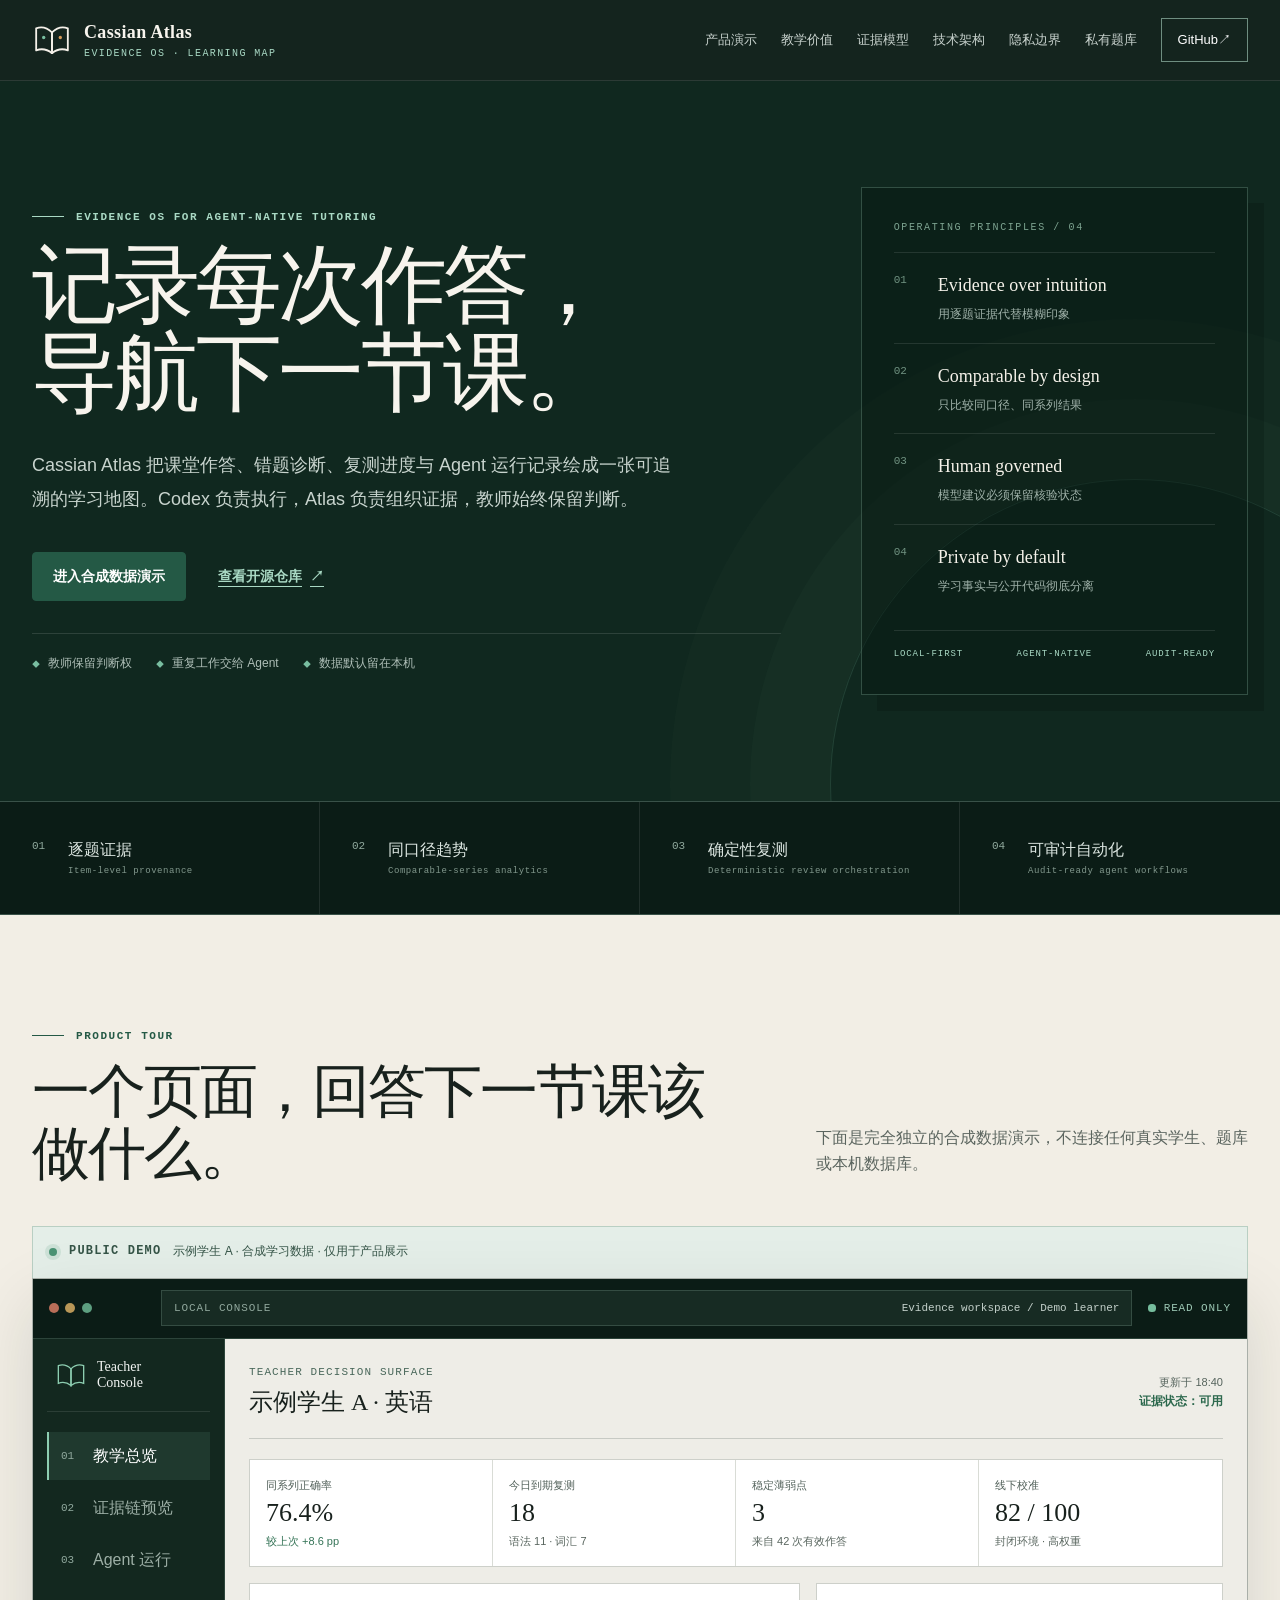
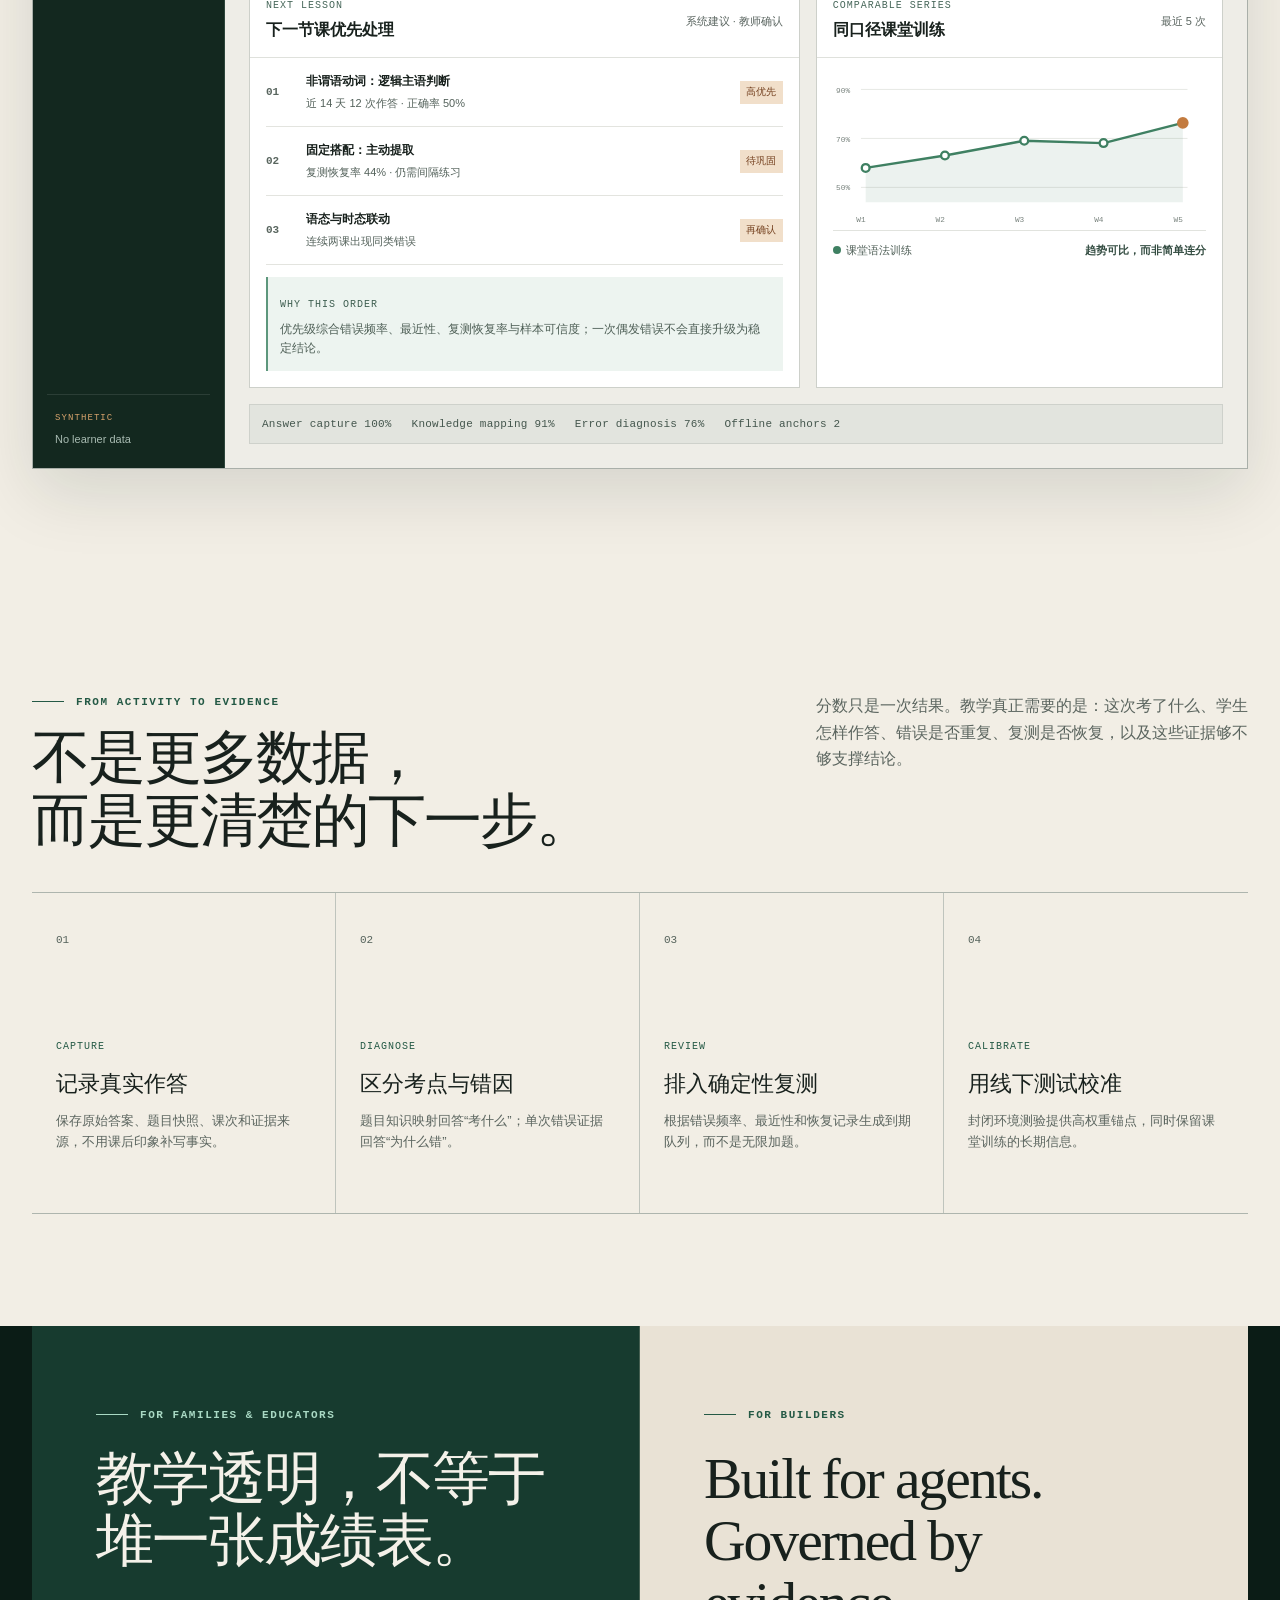
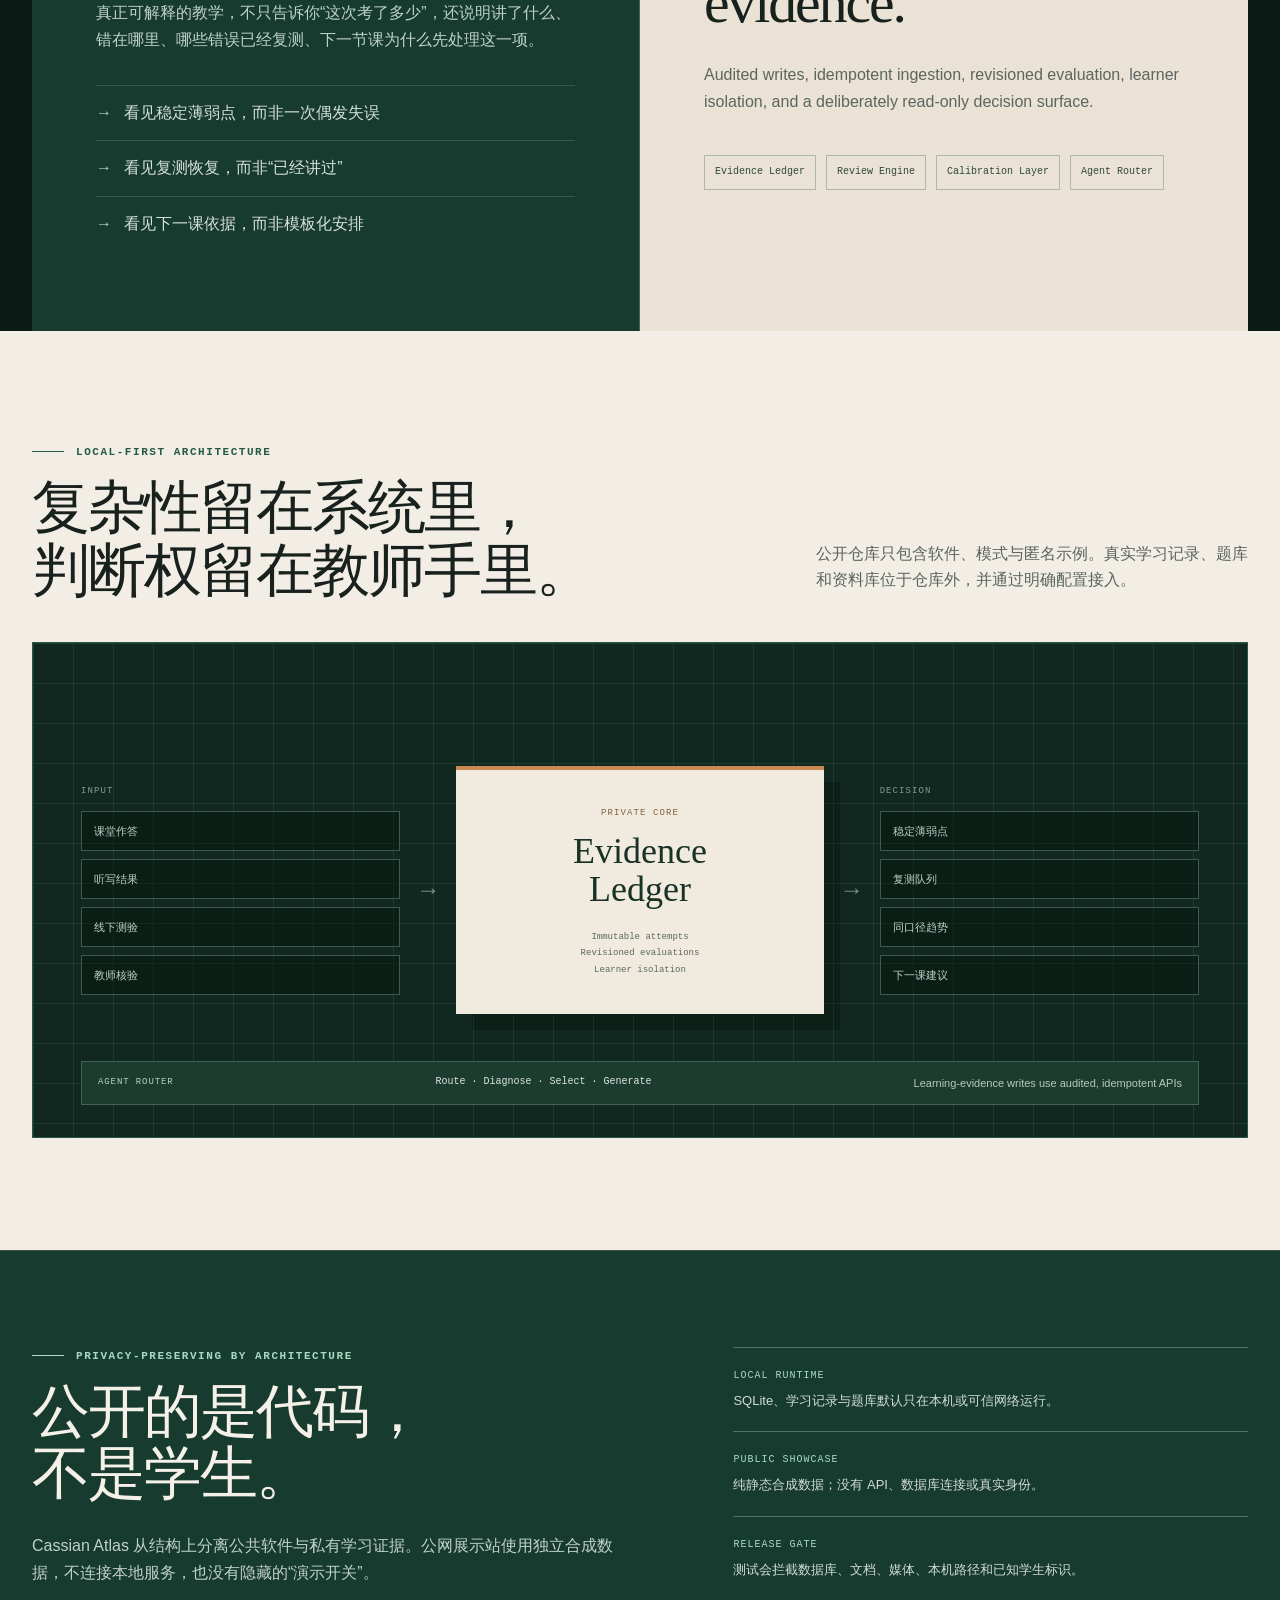
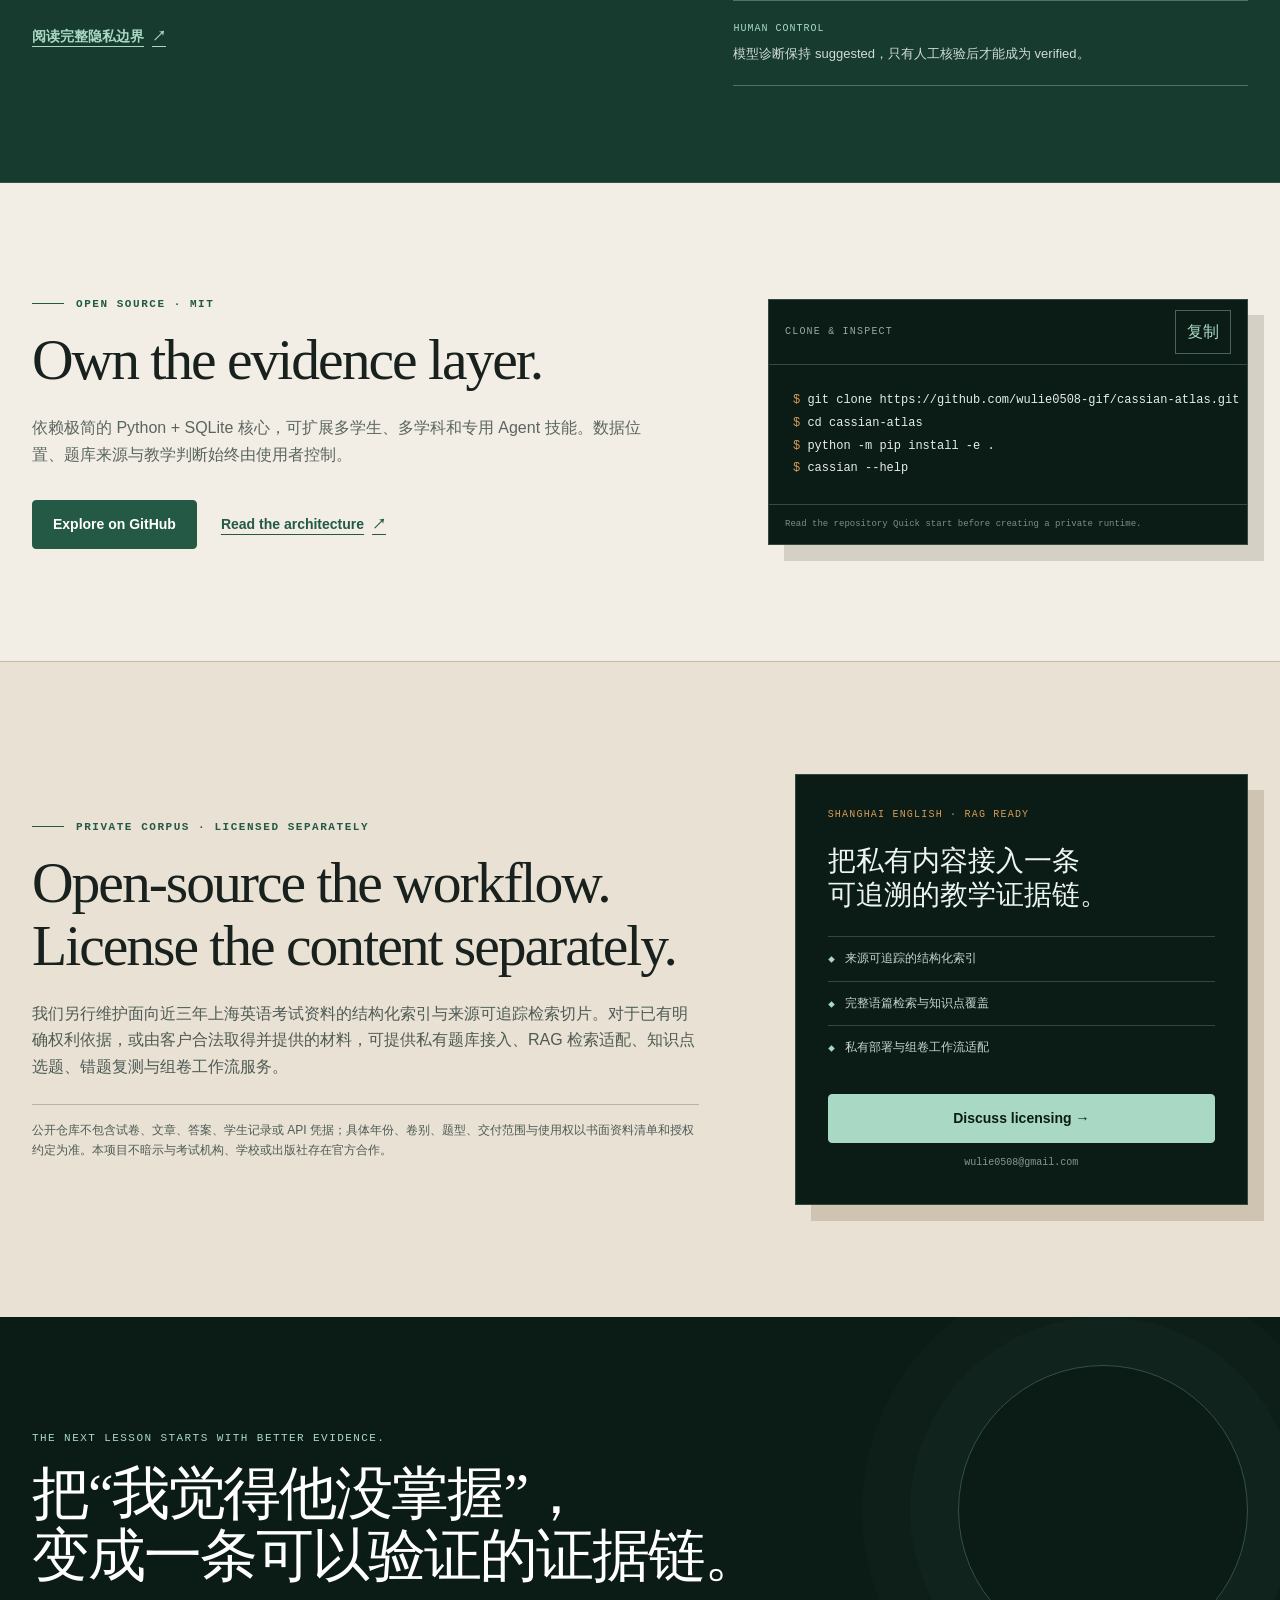
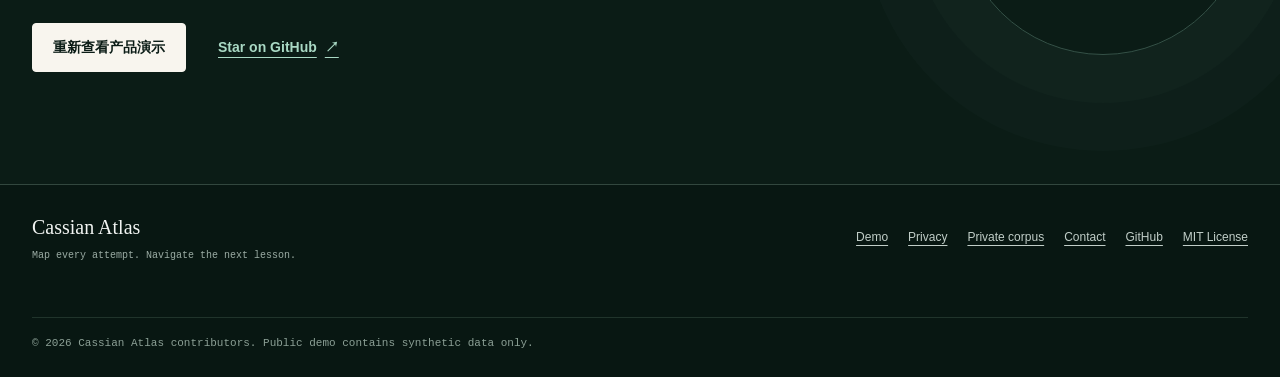
==== commit b54f25e4: "feat: release Cassian Atlas 0.5.0" ====
--- a/site/index.html
+++ b/site/index.html
@@ -3,41 +3,41 @@
 <head>
   <meta charset="utf-8">
   <meta name="viewport" content="width=device-width, initial-scale=1">
-  <meta name="description" content="OpenTutor Ledger 是一套本地优先、证据原生、面向教师与 Agent 的教学决策基础设施。">
+  <meta name="description" content="Cassian Atlas 是面向 Agent 协作教学的本地优先学习证据操作系统：记录每次作答，导航下一节课。">
   <meta name="theme-color" content="#10281f">
   <meta name="referrer" content="no-referrer">
-  <meta name="opentutor-demo-data" content="synthetic">
+  <meta name="cassian-atlas-demo-data" content="synthetic">
   <meta http-equiv="Content-Security-Policy" content="default-src 'self'; script-src 'self'; style-src 'self'; img-src 'self' data:; font-src 'self'; connect-src 'none'; object-src 'none'; base-uri 'self'; form-action 'none'; upgrade-insecure-requests">
   <meta property="og:type" content="website">
-  <meta property="og:title" content="OpenTutor Ledger — Evidence-native tutoring">
-  <meta property="og:description" content="让每一次作答，都成为下一节课的证据。">
-  <meta property="og:url" content="https://wulie0508-gif.github.io/open-tutor-ledger/">
-  <meta property="og:image" content="https://wulie0508-gif.github.io/open-tutor-ledger/assets/social-card.png">
+  <meta property="og:title" content="Cassian Atlas — Evidence OS for agent-native tutoring">
+  <meta property="og:description" content="记录每次作答，导航下一节课。">
+  <meta property="og:url" content="https://wulie0508-gif.github.io/cassian-atlas/">
+  <meta property="og:image" content="https://wulie0508-gif.github.io/cassian-atlas/assets/social-card.png">
   <meta property="og:image:width" content="1200">
   <meta property="og:image:height" content="630">
-  <meta property="og:image:alt" content="OpenTutor Ledger — 让每一次作答都成为下一节课的证据">
+  <meta property="og:image:alt" content="Cassian Atlas — 记录每次作答，导航下一节课">
   <meta name="twitter:card" content="summary_large_image">
-  <meta name="twitter:title" content="OpenTutor Ledger — Evidence-native tutoring">
-  <meta name="twitter:description" content="Every attempt becomes evidence for the next lesson.">
-  <meta name="twitter:image" content="https://wulie0508-gif.github.io/open-tutor-ledger/assets/social-card.png">
-  <title>OpenTutor Ledger — 让每一次作答成为下一节课的证据</title>
-  <link rel="canonical" href="https://wulie0508-gif.github.io/open-tutor-ledger/">
+  <meta name="twitter:title" content="Cassian Atlas — Evidence OS for agent-native tutoring">
+  <meta name="twitter:description" content="Map every attempt. Navigate the next lesson.">
+  <meta name="twitter:image" content="https://wulie0508-gif.github.io/cassian-atlas/assets/social-card.png">
+  <title>Cassian Atlas — 记录每次作答，导航下一节课</title>
+  <link rel="canonical" href="https://wulie0508-gif.github.io/cassian-atlas/">
   <link rel="icon" href="assets/mark.svg" type="image/svg+xml">
   <link rel="alternate" href="demo-manifest.json" type="application/json" title="Synthetic demo manifest">
-  <link rel="stylesheet" href="styles.css?v=0.4.0">
+  <link rel="stylesheet" href="styles.css?v=0.5.0">
 </head>
 <body>
   <a class="skip-link" href="#main-content">跳到主要内容</a>
 
   <header class="site-header" id="top">
     <div class="nav-shell">
-      <a class="brand" href="#top" aria-label="OpenTutor Ledger 首页">
+      <a class="brand" href="#top" aria-label="Cassian Atlas 首页">
         <svg class="brand-mark" aria-hidden="true" viewBox="0 0 48 48">
           <path d="M5 10c7-2.6 13-1 19 4.8v25C18 35 12 33.8 5 36.4V10Z"/>
           <path d="M43 10c-7-2.6-13-1-19 4.8v25c6-4.8 12-6 19-3.4V10Z"/>
           <circle cx="14" cy="21" r="2"/><circle cx="34" cy="21" r="2"/>
         </svg>
-        <span><strong>OpenTutor</strong><small>LEDGER · EVIDENCE OS</small></span>
+        <span><strong>Cassian Atlas</strong><small>EVIDENCE OS · LEARNING MAP</small></span>
       </a>
 
       <button class="menu-toggle" id="menu-toggle" type="button" aria-expanded="false" aria-controls="primary-navigation">
@@ -50,7 +50,8 @@
         <a href="#evidence">证据模型</a>
         <a href="#architecture">技术架构</a>
         <a href="#privacy">隐私边界</a>
-        <a class="nav-github" href="https://github.com/wulie0508-gif/open-tutor-ledger">GitHub <span aria-hidden="true">↗</span></a>
+        <a href="#rag-pack">私有题库</a>
+        <a class="nav-github" href="https://github.com/wulie0508-gif/cassian-atlas">GitHub <span aria-hidden="true">↗</span></a>
       </nav>
     </div>
   </header>
@@ -59,12 +60,12 @@
     <section class="hero" aria-labelledby="hero-title">
       <div class="hero-grid">
         <div class="hero-copy">
-          <p class="eyebrow"><span></span>EVIDENCE-NATIVE TUTORING</p>
-          <h1 id="hero-title">让每一次作答，<br>都成为下一节课的证据。</h1>
-          <p class="hero-lead">OpenTutor Ledger 把课堂作答、错题诊断、复测进度与 Agent 运行记录，组织成一套本地优先、可追溯的教学决策系统。</p>
+          <p class="eyebrow"><span></span>EVIDENCE OS FOR AGENT-NATIVE TUTORING</p>
+          <h1 id="hero-title">记录每次作答，<br>导航下一节课。</h1>
+          <p class="hero-lead">Cassian Atlas 把课堂作答、错题诊断、复测进度与 Agent 运行记录绘成一张可追溯的学习地图。Codex 负责执行，Atlas 负责组织证据，教师始终保留判断。</p>
           <div class="hero-actions">
             <a class="button button-primary" href="#demo">进入合成数据演示</a>
-            <a class="text-link" href="https://github.com/wulie0508-gif/open-tutor-ledger">查看开源仓库 <span aria-hidden="true">↗</span></a>
+            <a class="text-link" href="https://github.com/wulie0508-gif/cassian-atlas">查看开源仓库 <span aria-hidden="true">↗</span></a>
           </div>
           <ul class="hero-proof" aria-label="核心产品原则">
             <li>教师保留判断权</li>
@@ -173,7 +174,7 @@
             </section>
 
             <section class="demo-panel" id="panel-evidence" role="tabpanel" aria-labelledby="tab-evidence" data-demo-panel="evidence" hidden>
-              <div class="roadmap-preview" role="note"><strong>DESIGN PREVIEW</strong><span>路线图预览：当前系统已经分别保存这些证据；此处展示的是计划中的聚合时间线界面，并非 0.4 版现成功能。</span></div>
+              <div class="roadmap-preview" role="note"><strong>DESIGN PREVIEW</strong><span>路线图预览：当前系统已经分别保存这些证据；此处展示的是计划中的聚合时间线界面，尚未作为正式操作界面发布。</span></div>
               <div class="evidence-panel-grid">
                 <article class="console-card evidence-timeline">
                   <header><div><span>LONGITUDINAL EVIDENCE · ROADMAP</span><h4>一条薄弱点，完整证据链</h4></div><small>非谓语动词</small></header>
@@ -255,7 +256,7 @@
         <div><p class="eyebrow"><span></span>LOCAL-FIRST ARCHITECTURE</p><h2 id="architecture-title">复杂性留在系统里，<br>判断权留在教师手里。</h2></div>
         <p>公开仓库只包含软件、模式与匿名示例。真实学习记录、题库和资料库位于仓库外，并通过明确配置接入。</p>
       </div>
-      <div class="architecture-map" aria-label="OpenTutor Ledger 架构">
+      <div class="architecture-map" aria-label="Cassian Atlas 架构">
         <div class="architecture-column input-column"><small>INPUT</small><div><span>课堂作答</span><span>听写结果</span><span>线下测验</span><span>教师核验</span></div></div>
         <div class="architecture-arrow" aria-hidden="true">→</div>
         <div class="architecture-core"><small>PRIVATE CORE</small><strong>Evidence<br>Ledger</strong><p>Immutable attempts<br>Revisioned evaluations<br>Learner isolation</p></div>
@@ -270,8 +271,8 @@
         <div class="privacy-copy">
           <p class="eyebrow light"><span></span>PRIVACY-PRESERVING BY ARCHITECTURE</p>
           <h2 id="privacy-title">公开的是代码，<br>不是学生。</h2>
-          <p>OpenTutor Ledger 从结构上分离公共软件与私有学习证据。公网展示站使用独立合成数据，不连接本地服务，也没有隐藏的“演示开关”。</p>
-          <a class="text-link light-link" href="https://github.com/wulie0508-gif/open-tutor-ledger/blob/main/docs/PRIVACY_BOUNDARY.md">阅读完整隐私边界 <span aria-hidden="true">↗</span></a>
+          <p>Cassian Atlas 从结构上分离公共软件与私有学习证据。公网展示站使用独立合成数据，不连接本地服务，也没有隐藏的“演示开关”。</p>
+          <a class="text-link light-link" href="https://github.com/wulie0508-gif/cassian-atlas/blob/main/docs/PRIVACY_BOUNDARY.md">阅读完整隐私边界 <span aria-hidden="true">↗</span></a>
         </div>
         <dl class="privacy-contract">
           <div><dt>LOCAL RUNTIME</dt><dd>SQLite、学习记录与题库默认只在本机或可信网络运行。</dd></div>
@@ -288,16 +289,38 @@
           <p class="eyebrow"><span></span>OPEN SOURCE · MIT</p>
           <h2 id="open-source-title">Own the evidence layer.</h2>
           <p>依赖极简的 Python + SQLite 核心，可扩展多学生、多学科和专用 Agent 技能。数据位置、题库来源与教学判断始终由使用者控制。</p>
-          <div class="repo-actions"><a class="button button-primary" href="https://github.com/wulie0508-gif/open-tutor-ledger">Explore on GitHub</a><a class="text-link" href="https://github.com/wulie0508-gif/open-tutor-ledger/blob/main/ARCHITECTURE.md">Read the architecture <span aria-hidden="true">↗</span></a></div>
+          <div class="repo-actions"><a class="button button-primary" href="https://github.com/wulie0508-gif/cassian-atlas">Explore on GitHub</a><a class="text-link" href="https://github.com/wulie0508-gif/cassian-atlas/blob/main/ARCHITECTURE.md">Read the architecture <span aria-hidden="true">↗</span></a></div>
         </div>
         <div class="install-block">
-          <div class="install-head"><span>CLONE & INSPECT</span><button id="copy-command" type="button" data-copy="git clone https://github.com/wulie0508-gif/open-tutor-ledger.git&#10;cd open-tutor-ledger&#10;python -m pip install -e .&#10;opentutor --help">复制</button></div>
-          <pre><code><span>$</span> git clone https://github.com/wulie0508-gif/open-tutor-ledger.git
-<span>$</span> cd open-tutor-ledger
+          <div class="install-head"><span>CLONE & INSPECT</span><button id="copy-command" type="button" data-copy="git clone https://github.com/wulie0508-gif/cassian-atlas.git&#10;cd cassian-atlas&#10;python -m pip install -e .&#10;cassian --help">复制</button></div>
+          <pre><code><span>$</span> git clone https://github.com/wulie0508-gif/cassian-atlas.git
+<span>$</span> cd cassian-atlas
 <span>$</span> python -m pip install -e .
-<span>$</span> opentutor --help</code></pre>
+<span>$</span> cassian --help</code></pre>
           <p>Read the repository Quick start before creating a private runtime.</p>
         </div>
+      </div>
+    </section>
+
+    <section class="corpus-section" id="rag-pack" aria-labelledby="corpus-title">
+      <div class="section-shell corpus-grid">
+        <div class="corpus-copy">
+          <p class="eyebrow"><span></span>PRIVATE CORPUS · LICENSED SEPARATELY</p>
+          <h2 id="corpus-title">Open-source the workflow.<br>License the content separately.</h2>
+          <p>我们另行维护面向近三年上海英语考试资料的结构化索引与来源可追踪检索切片。对于已有明确权利依据，或由客户合法取得并提供的材料，可提供私有题库接入、RAG 检索适配、知识点选题、错题复测与组卷工作流服务。</p>
+          <p class="corpus-boundary">公开仓库不包含试卷、文章、答案、学生记录或 API 凭据；具体年份、卷别、题型、交付范围与使用权以书面资料清单和授权约定为准。本项目不暗示与考试机构、学校或出版社存在官方合作。</p>
+        </div>
+        <aside class="corpus-card" aria-label="上海英语题库商务合作">
+          <span>SHANGHAI ENGLISH · RAG READY</span>
+          <strong>把私有内容接入一条<br>可追溯的教学证据链。</strong>
+          <ul>
+            <li>来源可追踪的结构化索引</li>
+            <li>完整语篇检索与知识点覆盖</li>
+            <li>私有部署与组卷工作流适配</li>
+          </ul>
+          <a class="button button-primary" href="mailto:wulie0508@gmail.com">Discuss licensing →</a>
+          <small>wulie0508@gmail.com</small>
+        </aside>
       </div>
     </section>
 
@@ -305,20 +328,20 @@
       <div class="section-shell">
         <p>THE NEXT LESSON STARTS WITH BETTER EVIDENCE.</p>
         <h2>把“我觉得他没掌握”，<br>变成一条可以验证的证据链。</h2>
-        <div><a class="button button-light" href="#demo">重新查看产品演示</a><a class="text-link light-link" href="https://github.com/wulie0508-gif/open-tutor-ledger">Star on GitHub <span aria-hidden="true">↗</span></a></div>
+        <div><a class="button button-light" href="#demo">重新查看产品演示</a><a class="text-link light-link" href="https://github.com/wulie0508-gif/cassian-atlas">Star on GitHub <span aria-hidden="true">↗</span></a></div>
       </div>
     </section>
   </main>
 
   <footer class="site-footer">
     <div class="section-shell footer-grid">
-      <div class="footer-brand"><strong>OpenTutor Ledger</strong><span>Evidence-native infrastructure for modern tutoring.</span></div>
-      <div class="footer-links"><a href="#demo">Demo</a><a href="#privacy">Privacy</a><a href="https://github.com/wulie0508-gif/open-tutor-ledger">GitHub</a><a href="https://github.com/wulie0508-gif/open-tutor-ledger/blob/main/LICENSE">MIT License</a></div>
-      <p>© <span id="current-year">2026</span> OpenTutor contributors. Public demo contains synthetic data only.</p>
+      <div class="footer-brand"><strong>Cassian Atlas</strong><span>Map every attempt. Navigate the next lesson.</span></div>
+      <div class="footer-links"><a href="#demo">Demo</a><a href="#privacy">Privacy</a><a href="#rag-pack">Private corpus</a><a href="mailto:wulie0508@gmail.com">Contact</a><a href="https://github.com/wulie0508-gif/cassian-atlas">GitHub</a><a href="https://github.com/wulie0508-gif/cassian-atlas/blob/main/LICENSE">MIT License</a></div>
+      <p>© <span id="current-year">2026</span> Cassian Atlas contributors. Public demo contains synthetic data only.</p>
     </div>
   </footer>
 
   <div class="sr-only" id="site-status" role="status" aria-live="polite"></div>
-  <script src="app.js?v=0.4.0" defer></script>
+  <script src="app.js?v=0.5.0" defer></script>
 </body>
 </html>
--- a/site/styles.css
+++ b/site/styles.css
@@ -171,7 +171,7 @@
 .trust-strip strong { font-family: var(--serif); font-size: 1rem; font-weight: 500; }
 .trust-strip small { color: #82988d; font-family: var(--mono); font-size: .5625rem; letter-spacing: .06em; }
 
-.demo-section, .evidence-story, .architecture-section, .open-source-section { padding-block: 7rem; }
+.demo-section, .evidence-story, .architecture-section, .open-source-section, .corpus-section { padding-block: 7rem; }
 .section-heading { display: grid; grid-template-columns: minmax(0, 1.25fr) minmax(18rem, .75fr); gap: 4rem; align-items: end; margin-bottom: 2.5rem; }
 .section-heading h2, .audience-panel h2, .privacy-copy h2, .open-source-grid h2, .final-cta h2 { margin: 0; font-family: var(--serif); font-size: clamp(2.25rem, 4.5vw, 4rem); font-weight: 400; line-height: 1.08; letter-spacing: -.035em; }
 .section-heading > p { max-width: 31rem; margin: 0 0 .5rem auto; color: var(--ink-muted); }
@@ -351,6 +351,22 @@
 .install-block code span { color: #d69a58; }
 .install-block > p { margin: 0; padding: .75rem 1rem; color: #789085; border-top: 1px solid #324a40; font-family: var(--mono); font-size: .5625rem; }
 
+.corpus-section { color: var(--ink); background: #e8e1d4; border-top: 1px solid #c8bca8; }
+.corpus-grid { display: grid; grid-template-columns: minmax(0, 1fr) minmax(20rem, .68fr); gap: 6rem; align-items: center; }
+.corpus-copy h2 { max-width: 54rem; margin: 0; font-family: var(--serif); font-size: clamp(2.25rem, 4.5vw, 4rem); font-weight: 400; line-height: 1.08; letter-spacing: -.035em; }
+.corpus-copy > p:not(.eyebrow) { max-width: 46rem; margin: 1.5rem 0 0; color: #4f5b54; }
+.corpus-copy .corpus-boundary { padding-top: 1rem; border-top: 1px solid #bdb2a0; font-size: .75rem; }
+.corpus-card { padding: 2rem; color: #eef4f0; background: var(--forest-950); border: 1px solid #2f4a3d; box-shadow: 1rem 1rem 0 #cfc4b2; }
+.corpus-card > span, .corpus-card > strong, .corpus-card > small { display: block; }
+.corpus-card > span { color: #d69a58; font-family: var(--mono); font-size: .625rem; letter-spacing: .12em; }
+.corpus-card > strong { margin-top: 1.25rem; font-family: var(--serif); font-size: 1.75rem; font-weight: 500; line-height: 1.22; }
+.corpus-card ul { margin: 1.5rem 0; padding: 0; list-style: none; }
+.corpus-card li { padding: .75rem 0; color: #c7d4ce; border-top: 1px solid #2f493e; font-size: .75rem; }
+.corpus-card li::before { margin-right: .625rem; color: var(--mint-300); content: "◆"; font-size: .45rem; }
+.corpus-card .button { width: 100%; color: var(--forest-950); background: var(--mint-300); border-color: var(--mint-300); }
+.corpus-card .button:hover { color: #fff; background: var(--forest-700); border-color: var(--mint-300); }
+.corpus-card > small { margin-top: .75rem; color: #82998e; font-family: var(--mono); font-size: .625rem; text-align: center; }
+
 .final-cta { overflow: hidden; color: #fff; background: var(--forest-950); border-bottom: 1px solid #32473e; }
 .final-cta .section-shell { position: relative; padding-block: 7rem; }
 .final-cta .section-shell::after { position: absolute; top: 3rem; right: 0; width: 18rem; height: 18rem; border: 1px solid #355147; border-radius: 50%; content: ""; box-shadow: 0 0 0 3rem rgba(141,206,177,.025), 0 0 0 6rem rgba(141,206,177,.02); }
@@ -412,7 +428,7 @@
   .architecture-arrow { transform: rotate(90deg); text-align: center; }
   .architecture-core { max-width: 25rem; margin-inline: auto; }
   .agent-orbit { right: 1.5rem; bottom: 1.5rem; left: 1.5rem; }
-  .privacy-grid, .open-source-grid { grid-template-columns: 1fr; gap: 3rem; }
+  .privacy-grid, .open-source-grid, .corpus-grid { grid-template-columns: 1fr; gap: 3rem; }
 }
 
 @media (max-width: 42rem) {
@@ -430,7 +446,7 @@
   .trust-strip { grid-template-columns: 1fr; }
   .trust-strip > div { min-height: 5.5rem; border-right: 0; border-top: 1px solid rgba(255,255,255,.09); }
   .trust-strip > div:first-child { border-top: 0; }
-  .demo-section, .evidence-story, .architecture-section, .open-source-section { padding-block: 5rem; }
+  .demo-section, .evidence-story, .architecture-section, .open-source-section, .corpus-section { padding-block: 5rem; }
   .demo-disclosure { align-items: flex-start; flex-wrap: wrap; }
   .console-chrome { grid-template-columns: 1fr auto; }
   .window-controls { display: none; }
